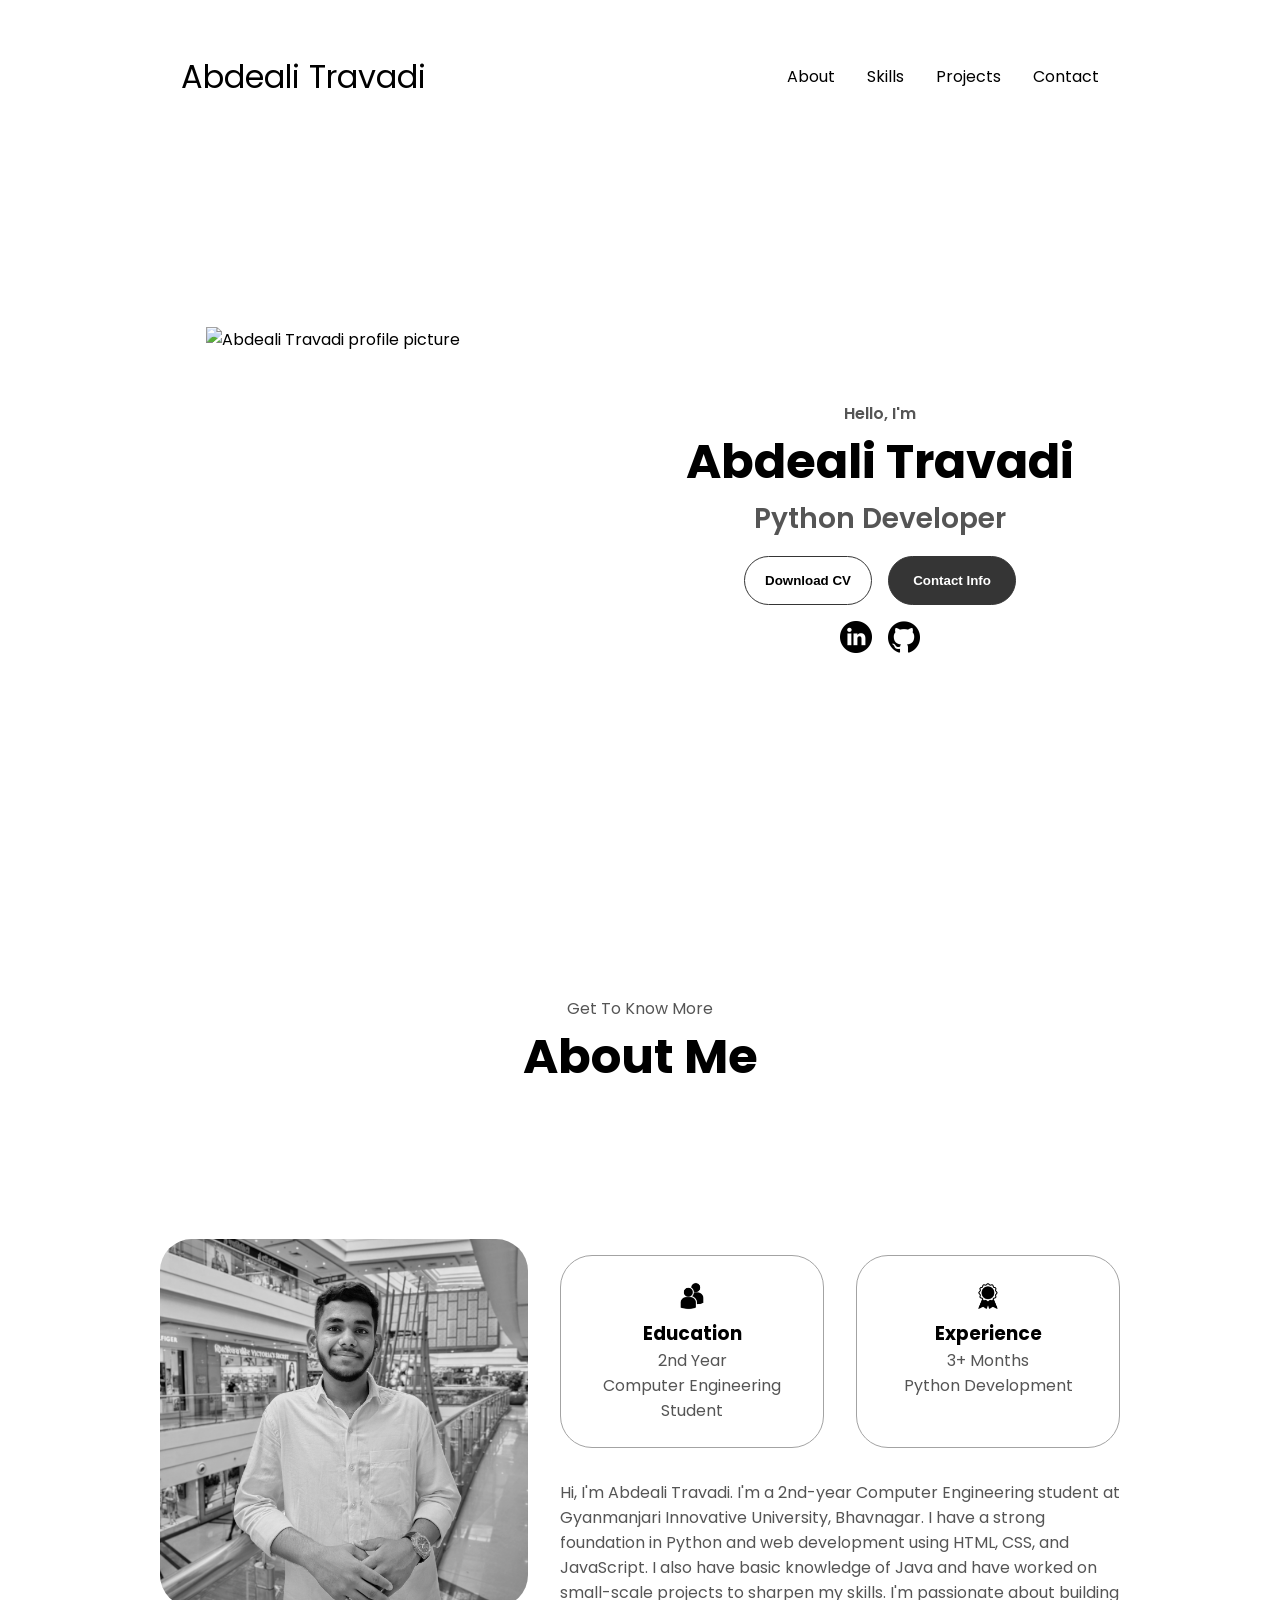
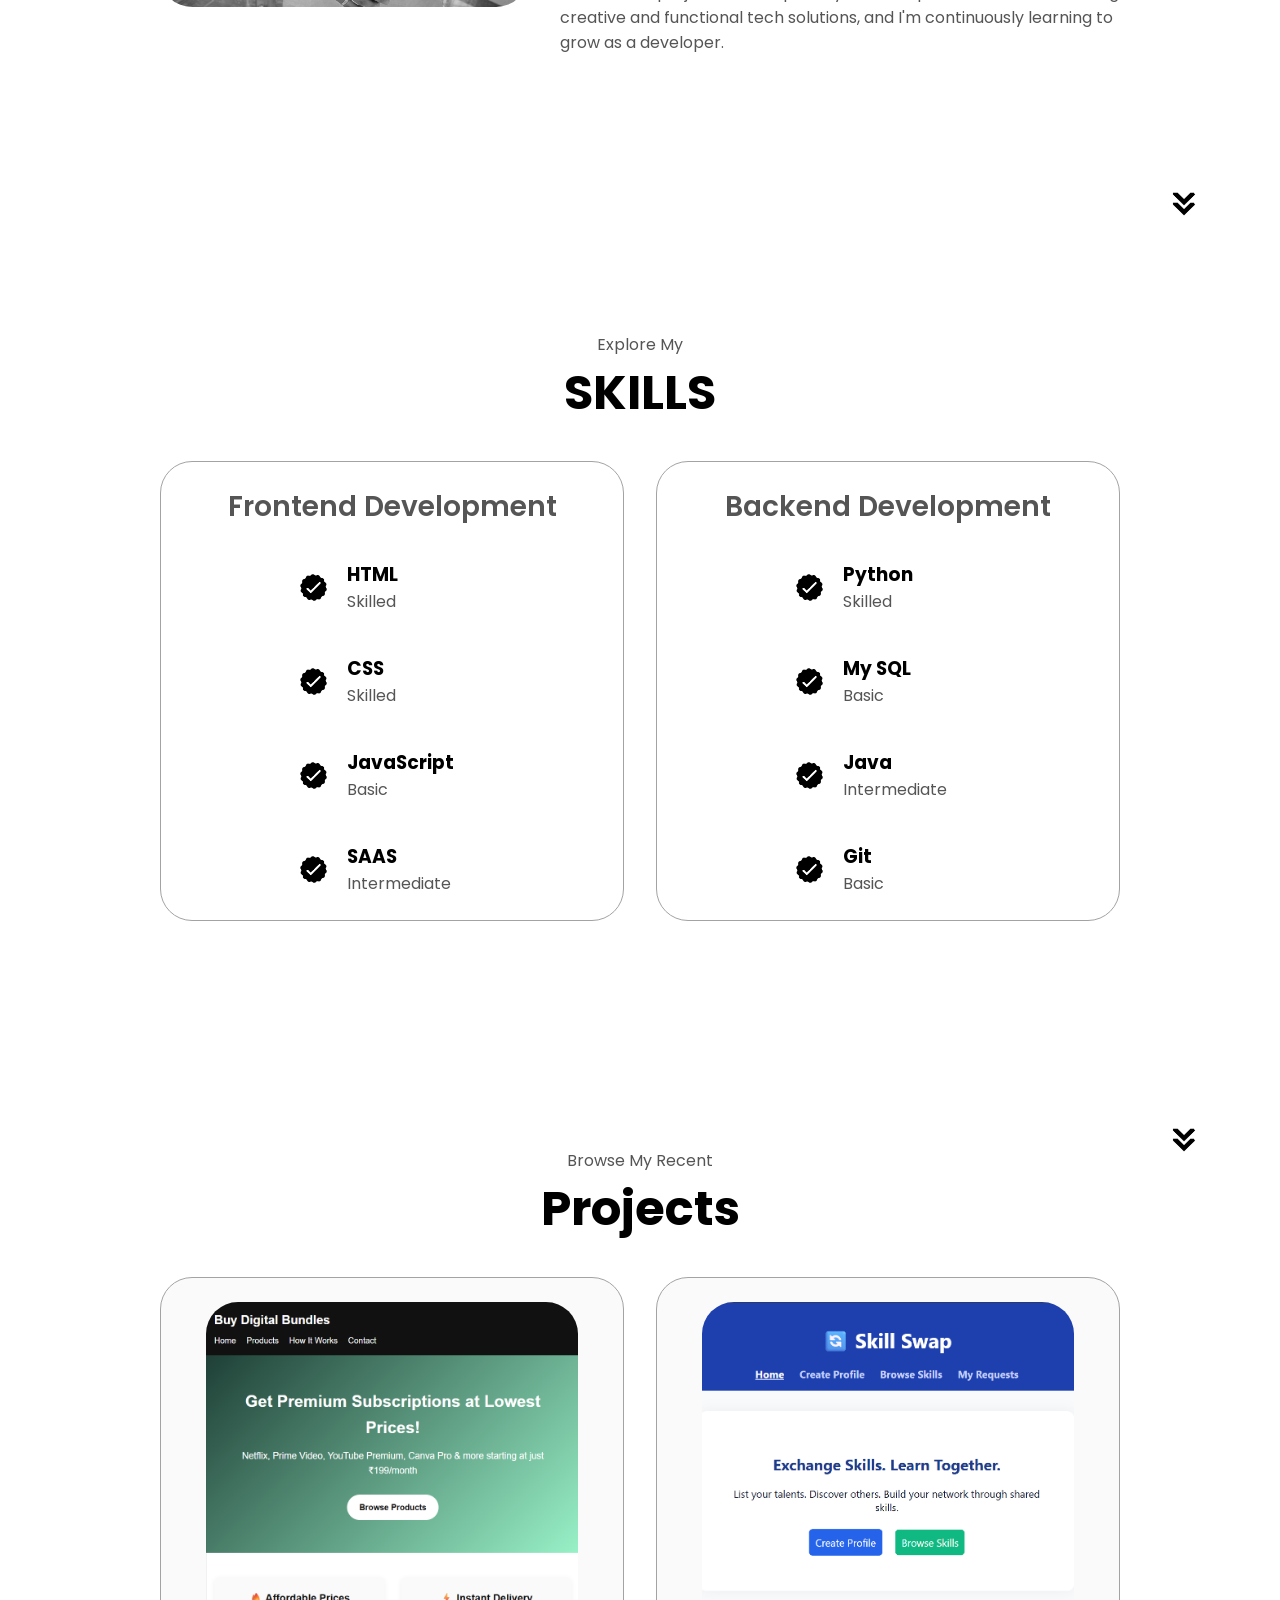
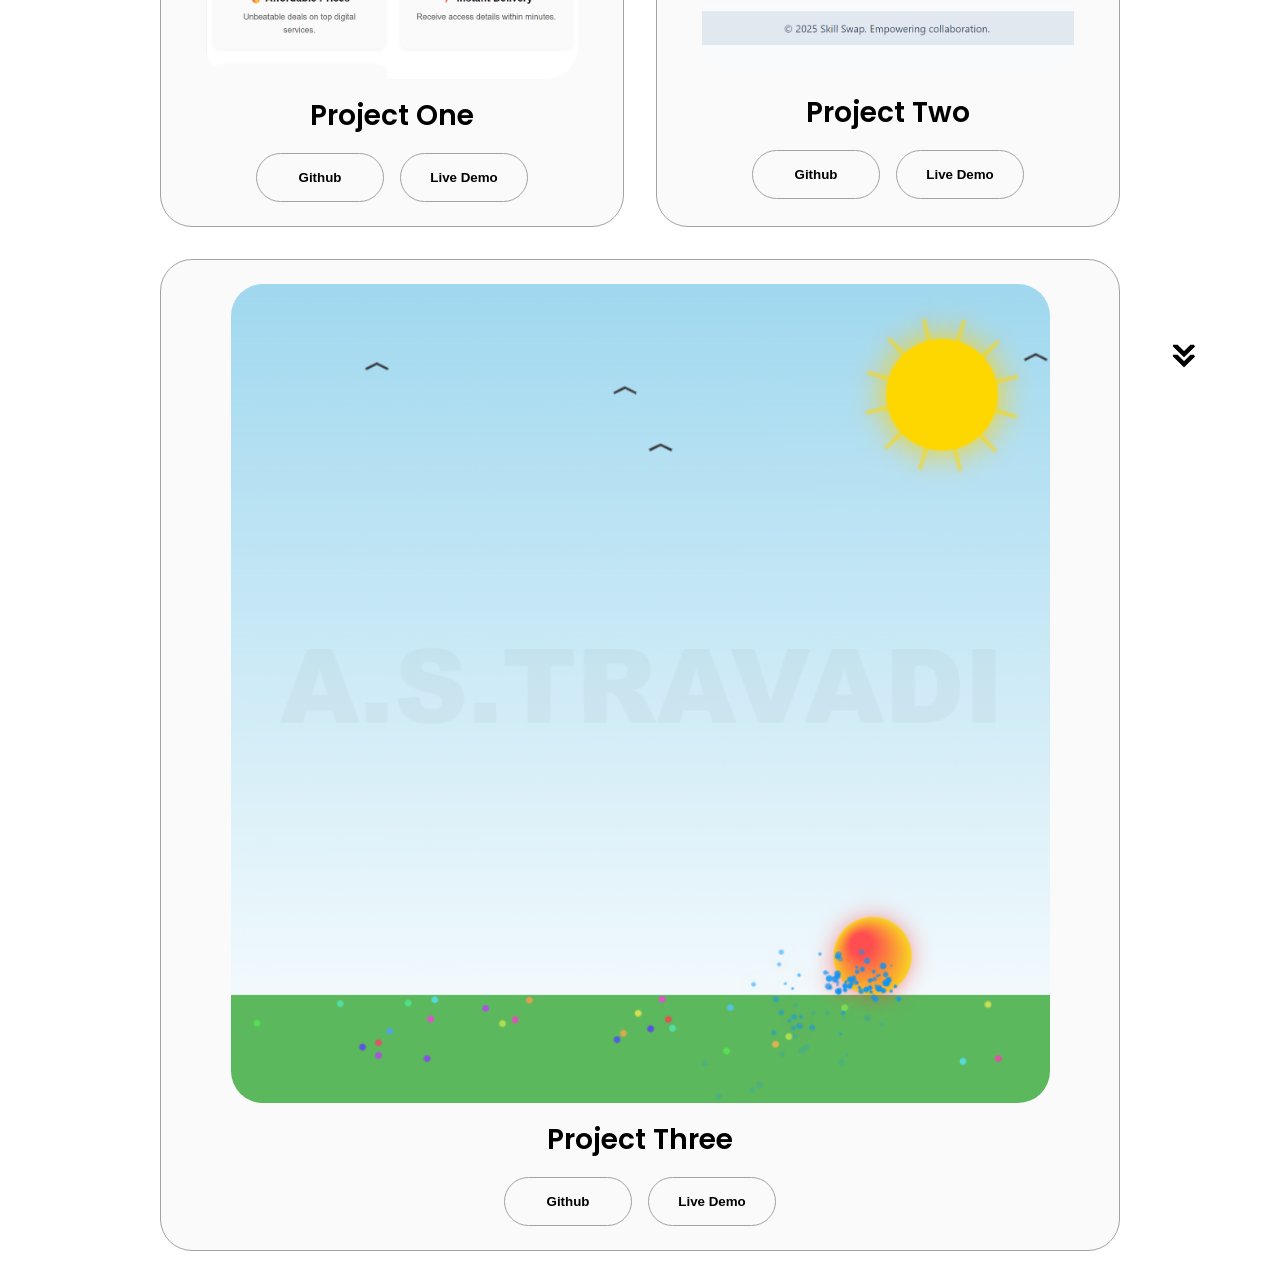
==== index.html @ 3c460f9f "index.html" ====
<!DOCTYPE html>
<html lang="en">
    <head>
        <meta charset="UTF-8">
        <meta name="viewport" content="width=device-width, initial-scale=1.0">
        <title>Document</title>
        <link rel="stylesheet" href="style.css" />
        <link rel="stylesheet" href="mediaqueries.css" />
    </head>
    <body>
        <nav id="desktop-nav">
            <div class="logo">Abdeali Travadi</div>
            <div>
                <ul class="nav-links">
                    <li><a href="#about">About</a></li>
                    <li><a href="#skills">Skills</a></li>
                    <li><a href="#projects">Projects</a></li>
                    <li><a href="#contact">Contact</a></li>
                </ul>
            </div>
        </nav>
        <nav id="hamburger-nav">
            <div class="logo">Abdeali Travadi</div>
            <div class="hamburger-menu">
                <div class="hamburger-icon" onclick="toggleMenu()">
                    <span></span>
                    <span></span>
                    <span></span>
                </div>
                <div class="menu-links">
                    <li><a href="#about" onclick="toggleMenu()">About</a></li>
                    <li><a href="#experience" onclick="toggleMenu()">Skills</a></li>
                    <li><a href="#projects" onclick="toggleMenu()">Projects</a></li>
                    <li><a href="#contact" onclick="toggleMenu()">Contact</a></li>
                </div>
            </div>
        </nav>
        <section id="profile">
            <div class="section__pic-container">
                <img src="./assets/profile-pic.png" alt="Abdeali Travadi profile picture" />
            </div>
            <div class="section__text">
                <p class="section__text__p1">Hello, I'm</p>
                <h1 class="title">Abdeali Travadi</h1>
                <p class="section__text__p2">Python Developer</p>
                <div class="btn-container">
                    <button class="btn btn-color-2" onclick="window.open('./assets/resume-example.pdf')">Download CV</button>
                    <button class="btn btn-color-1" onclick="location.href='./#contact'">Contact Info</button>
                </div>
                <div id="socials-container">
                    <img src="./assets/linkedin.png" alt="My linkedin profile" class="icon" onclick="location.href='https://www.linkedin.com/in/abdeali-travadi'"/>
                    <img src="./assets/github.png" alt="My Github profile" class="icon" onclick="location.href='https://github.com/travadiabdeali53'"/>
                </div>
            </div>
        </section>
        <section id="about">
            <p class="section__text__p1">Get To Know More</p>
            <h1 class="title">About Me</h1>
            <div class="section-container">
                <div class="section__pic-container">
                    <img src="./assets/about-pic.png" alt="Profile picture" class="about-pic"/>
                </div>
                <div class="about-details-container">
                    <div class="about-containers">
                        <div class="details-container">
                            <img src="./assets/education.png" alt="Education icon" class="icon" />
                            <h3>Education</h3>
                            <p>2nd Year<br>Computer Engineering Student</p>
                        </div>
                        <div class="details-container">
                            <img src="./assets/experience.png" alt="Experience icon" class="icon" />
                            <h3>Experience</h3>
                            <p>3+ Months<br>Python Development</p>
                        </div>
                    </div>
                    <div class="text-container">
                        <p>
                            Hi, I'm Abdeali Travadi.
I'm a 2nd-year Computer Engineering student at Gyanmanjari Innovative University, Bhavnagar. I have a strong foundation in Python and web development using HTML, CSS, and JavaScript. I also have basic knowledge of Java and have worked on small-scale projects to sharpen my skills. I'm passionate about building creative and functional tech solutions, and I'm continuously learning to grow as a developer.
                        </p>
                    </div>
                </div>
            </div>
            <img src="./assets/arrow.png" alt="Arrow icon" class="icon arrow" onclick="location.href='./#experience'"/>
        </section>
        <section id="experience">
            <p class="section__text__p1">Explore My</p>
            <h1 class="title">SKILLS</h1>
            <div class="experience-details-container">
                <div class="about-containers">
                    <div class="details-container">
                        <h2 class="experience-sub-title">Frontend Development</h2>
                        <div class="article-container">
                            <article>
                                <img src="./assets/checkmark.png" alt="Experience icon" class="icon"/>
                                <div>
                                    <h3>HTML</h3>
                                    <p>Skilled</p>
                                </div>
                            </article>
                            <article>
                                <img src="./assets/checkmark.png" alt="Experience icon" class="icon"/>
                                <div>
                                    <h3>CSS</h3>
                                    <p>Skilled</p>
                                </div>
                            </article>
                            <article>
                                <img src="./assets/checkmark.png" alt="Experience icon" class="icon"/>
                                <div>
                                    <h3>JavaScript</h3>
                                    <p>Basic</p>
                                </div>
                            </article>
                            <article>
                                <img src="./assets/checkmark.png" alt="Experience icon" class="icon"/>
                                <div>
                                    <h3>SAAS</h3>
                                    <p>Intermediate</p>
                                </div>
                            </article>
                        </div>
                    </div>
                    <div class="details-container">
                        <h2 class="experience-sub-title">Backend Development</h2>
                        <div class="article-container">
                            <article>
                                <img src="./assets/checkmark.png" alt="Experience icon" class="icon"/>
                                <div>
                                    <h3>Python</h3>
                                    <p>Skilled</p>
                                </div>
                            </article>
                            <article>
                                <img src="./assets/checkmark.png" alt="Experience icon" class="icon"/>
                                <div>
                                    <h3>My SQL</h3>
                                    <p>Basic</p>
                                </div>
                            </article>
                            <article>
                                <img src="./assets/checkmark.png" alt="Experience icon" class="icon"/>
                                <div>
                                    <h3>Java</h3>
                                    <p>Intermediate</p>
                                </div>
                            </article>
                            <article>
                                <img src="./assets/checkmark.png" alt="Experience icon" class="icon"/>
                                <div>
                                    <h3> Git</h3>
                                    <p>Basic</p>
                                </div>
                            </article>
                        </div>
                    </div>
                </div>
            </div>
            <img src="./assets/arrow.png" alt="Arrow icon" class="icon arrow" onclick="location.href='./#projects'"/>
        </section>
        <section id="projects">
            <p class="section__text__p1">Browse My Recent</p>
            <h1 class="title">Projects</h1>
            <div class="experience-details-container">
                <div class="about-containers">
                <div class="details-container color-container">
                    <div class="article-container">
                        <img src="./assets/project-1.png" alt="Project 1" class="project-img"/>
                    </div>
                    <h2 class="experience-sub-title project-title">Project One</h2>
                    <div class="btn-container">
                        <button class="btn btn-color-2 project-btn" onclick="location.href='https://github.com/travadiabdeali53/BuyDigitalBundles'">Github</button>
                        <button class="btn btn-color-2 project-btn" onclick="location.href='https://travadiabdeali53.github.io/BuyDigitalBundles/'">Live Demo</button>
                    </div>
                </div>
                <div class="details-container color-container">
                    <div class="article-container">
                        <img src="./assets/project-2.png" alt="Project 2" class="project-img"/>
                    </div>
                    <h2 class="experience-sub-title project-title">Project Two</h2>
                    <div class="btn-container">
                        <button class="btn btn-color-2 project-btn" onclick="location.href='https://github.com/travadiabdeali53/Skill-Swap'">Github</button>
                        <button class="btn btn-color-2 project-btn" onclick="location.href='https://travadiabdeali53.github.io/Skill-Swap/'">Live Demo</button>
                    </div>
                </div>
                <div class="details-container color-container">
                    <div class="article-container">
                        <img src="./assets/project-3.png" alt="Project 3" class="project-img"/>
                    </div>
                    <h2 class="experience-sub-title project-title">Project Three</h2>
                    <div class="btn-container">
                        <button class="btn btn-color-2 project-btn" onclick="location.href='https://github.com/travadiabdeali53/My-Animation'">Github</button>
                        <button class="btn btn-color-2 project-btn" onclick="location.href='https://travadiabdeali53.github.io/My-Animation/'">Live Demo</button>
                    </div>
                </div>
                </div>
            </div>
            <img src="./assets/arrow.png" alt="Arrow icon" class="icon arrow" onclick="location.href='./#contact'"/>
        </section>
        <section id="contact">
            <p class="section__text__p1">Get In Touch</p>
            <h1 class="title">Contact Me</h1>
            <div class="contact-info-upper-container">
                <div class="contact-info-container">
                    <img src="./assets/email.png" alt="Email icon" class="icon contact-icon email-icon" />
                    <p><a href="mailto:travadiabdeali83@gmail.com">travadiabdeali83@gmail.com</a></p>
                </div>
                <div class="contact-info-container">
                    <img src="./assets/linkedin.png" alt="LinkedIn icon" class="icon contact-icon" />
                    <p><a href="https://www.linkedin.com/in/abdeali-travadi">LinkedIn</a></p>
                </div>
            </div>
        </section>
        <footer>
            <nav>
                <div class="nav-links-container">
                    <ul class="nav-links">
                        <li><a href="#about">About</a></li>
                        <li><a href="#skills">Skills</a></li>
                        <li><a href="#projects">Projects</a></li>
                        <li><a href="#contact">Contact</a></li>
                    </ul>
                </div>
            </nav>
            <p>Copyright &#169; 2025 Abdeali Travadi. All Rights Reserved.</p>
        </footer>
        <script src="scripts.js"></script>
    </body>
</html>
---- style.css ----
/* GENERAL */

@import url('https://fonts.googleapis.com/css2?family=Poppins:wght@300;400;500;600&display=swap');

*{
    margin: 0;
    padding: 0;
}

body {
    font-family: 'Poppins', sans-serif;
}

html {
    scroll-behavior: smooth;
}

p {
        color: rgb(85, 85, 85);
}

/* TRANSITION */

a, 
.btn {
    transition: all 300ms ease;
}

/* DESKTOP NAV */

nav, .nav-links {
    display: flex;
}

nav {
    justify-content: space-around;
    align-items: center;
    height: 17vh;
}

.nav-links {
    gap: 2rem;
    list-style: none;
    font-style: 1.5rem;
}

a {
    color: black;
    text-decoration: none;
    text-decoration-color: white;
}

a:hover {
    color: grey;
    text-decoration: underline;
    text-underline-offset: 1rem;
    text-decoration-color: rgb(181, 181, 181);
}

.logo {
    font-size: 2rem;
}

.logo:hover {
    cursor: default;
}

/* HAMBURGER MENU */

#hamburger-nav {
    display: none;
}

.hamburger-menu {
    position: relative;
    display: inline-block;
}

.hamburger-icon {
    display: flex;
    flex-direction: column;
    justify-content: space-between;
    height: 24px;
    width: 30px;
    cursor: pointer;
}

.hamburger-icon span{
    width: 100%;
    height: 2px;
    background-color: black;
    transition: all 0.3 ease-in-out;
}

.menu-links {
    position: absolute;
    top: 100%;
    right: 0%;
    background-color: white;
    width: fit-content;
    max-height: 0;
    overflow: hidden;
    transition: all 0.3 ease-in-out;
}

.menu-links a {
    display: block;
    padding: 10px;
    text-align: center;
    font-size: 1.5rem;
    color: black;
    text-decoration: none;
    transition: all 0.3 ease-in-out;
}

.menu-links li {
    list-style: none;
}

.menu-links.open {
    max-height: 300px;
}

.hamburger-icon.open span:first-child {
    transform: rotate(45deg) translate(10px, 5px);
}

.hamburger-icon.open span:nth-child(2) {
    opacity: 0;
}

.hamburger-icon.open span:last-child {
    transform: rotate(-45deg) translate(10px, -5px);
}

.hamburger-icon span:first-child {
    transform: none;
}

.hamburger-icon span:first-child {
    opacity: 1;
}

.hamburger-icon span:first-child {
    transform: none;
}

/* SECTIONS */

section {
    padding-top: 0vh;
    height: 96vh;
    margin: 0 10rem;
    box-sizing: border-box;
    min-height: fit-content;
}

.section-container #profile {
    display: flex;
}

/* PROFILE SECTION */

#profile {
    display: flex;
    justify-content: center;
    gap: 5rem;
    height: 80vh;
}

.section__pic-container {
    display: flex;
    height: 400px;
    width: 400px;
    margin: auto 0;
}

.section__text {
    align-self: center;
    text-align: center;
}

.section__text p {
    font-weight: 600;
}

.section__text__p1 {
    text-align: center;
}

.section__text__p2 {
    font-size: 1.75rem;
    margin-bottom: 1rem;
}

.title {
    font-size: 3rem;
    text-align: center;
}

#socials-container {
    display: flex;
    justify-content: center;
    margin-top: 1rem;
    gap: 1rem;
}

/* ICONS */

.icon {
    cursor: pointer;
    height: 2rem;
}

/* BUTTONS */

.btn-container {
    display: flex;
    justify-content: center;
    gap: 1rem;
}

.btn {
    font-weight: 600;
    transition: all 300ms ease;
    padding: 1rem;
    width: 8rem;
    border-radius: 2rem;
}

.btn-color-1, 
.btn-color-2 {
    border: rgb(53, 53, 53) 0.1rem solid;
}

.btn-color-1:hover, 
.btn-color-2:hover{
    cursor: pointer;
}

.btn-color-1,
.btn-color-2:hover {
    background: rgb(53, 53, 53);
    color: white;
}

.btn-color-1:hover{
    background: rgb(0, 0, 0);
}

.btn-color-2 {
    background: none;
}

.btn-color-2:hover {
    border: rgb(255, 255, 255) 0.1rem solid;
}

.btn-container {
    gap: 1rem;
}

/* ABOUT SECTION */

#about {
    position: relative;
    margin-bottom: 4.5rem;
}

.about-containers {
    gap: 2rem;
    margin-bottom: 2rem;
    margin-top: 2rem;
}

.about-details-container {
    justify-content: center;
    flex-direction: column;
}

.about-containers, 
.about-details-container {
    display: flex;
}

.about-pic {
    border-radius: 2rem;
    margin-bottom: 2rem;
}

.arrow {
    position: absolute;
    right: -5rem;
    bottom: 2.5rem;
}

.details-container {
    padding: 1.5rem;
    flex: 1;
    background: white;
    border-radius: 2rem;
    border: rgb(53, 53, 53) 0.1rem solid;
    border-color: rgb(163, 163, 163);
    text-align: center;
}

.section-container {
    gap: 4rem;
    height: 80%;
}

.section-container {
    display: flex;
    flex-direction: row; /* Image and text side-by-side on desktop */
    align-items: center;
    gap: 2rem;
}

/* EXPERIENCE SECTION */

#experience{
    position: relative;
    margin-bottom: -3rem;

}

.experience-sub-title {
    color: rgb(85, 85, 85);
    font-weight: 600;
    font-size: 1.75rem;
    margin-bottom: 2rem;
}

.experience-details-container {
    display: flex;
    justify-content: center;
    flex-direction: column;
    margin-bottom: auto;
}

.article-container {
    display: flex;
    text-align: initial;
    flex-wrap: wrap;
    flex-direction: row;
    gap: 2.5rem;
    justify-content: space-around;
    
}

article {
    display: flex;
    align-items: center;
    gap: 1rem;
    width: 12rem;
    justify-content: flex-start;
}

article .icon {
    width: 35px; /* Ensure same size for all icons */
    height: 35px;
}


/* PROJECTS SECTION */

#projects {
    position: relative;
}

.color-container {
     border-color: rgb(163, 163, 163);
     background: rgb(250, 250, 250);
}

.project-img {
    border-radius: 2rem;
    width: 90%;
    height: 90%;
}

.project-title {
    margin: 1rem;
    color: black;
}

.project-btn {
    color: black;
    border-color: rgb(163, 163, 163);;
}

/* CONTACT */

#contact {
    display: flex;
    justify-content: center;
    flex-direction: column;
    height: 70vh;
}

.contact-info-upper-container {
    display: flex;
    justify-content: center;
    border-radius: 2rem;
    border: 0.1rem solid rgb(53, 53, 53);
    border-color: rgb(163, 163, 163);
    background: rgb(250, 250, 250);
    margin: 2rem auto;
    padding: 0.5rem;
}

.contact-info-container {
    display: flex;
    align-items: center;
    justify-content: center;
    gap: 0.5rem;
    margin: 1rem;
}

.contact-info-container p {
    font-size: larger;
}

.contact-icon {
    cursor: default;
}

.email-icon {
    height: 2.5rem;
}

/* FOOTER SECTION */

footer {
    height: 26vh;
    margin: 0 1rem;
}

footer p {
    text-align: center;
}
.contact1 ul{
    display: flex;
    list-style-type: none;
    gap: 170px;
    flex-wrap: wrap;
}
---- mediaqueries.css ----
@media screen and (max-width: 1400px) {
    #profile {
        height: 83vh;
        margin-bottom: 6rem;
    }
    .about-containers {
        flex-wrap: wrap;
    }
}

@media screen and (max-width: 1200px) {
    #desktop-nav {
        display: none;
    }
    #hamburger-nav {
        display: flex;
    }
    #experience, 
    .experience-details-container {
        margin-top: 1.5rem;
        margin-bottom: 3rem;
    }
    #profile,
    .section-container {
        display: block;
    }
    .arrow {
        display: none;
    }
    section,
    .section-container {
        height: fit-content;
    }
    section {
        margin: 0 5%;
    }
    .section__pic-container {
        width: 275px;
        height: 275px;
        margin: 0 auto 2rem;
    }
    .about-containers {
        margin-top: 0;
    }

}

@media screen and (max-width: 400px) {
    #contact,
    footer {
        height: 40vh;
    }
    #profile{
        height: 40vh;
    }

    article {
        font-size: 1rem;
    }
    footer nav {
        height: fit-content;
        margin-bottom: 2rem;
    }
    .about-containers,
    .contact-info-upper-container,
    .btn-container {
        flex-wrap: wrap;
    }
    .contact-info-container {
        margin: 0;
    }
    .contact-info-container p,
    .nav-links li a {
        font-size: 1rem;
    }
    .experience-sub-title {
        font-size: 1.25rem;
    }
    .logo {
        font-size: 1.5rem;
    }
    .nav-links {
        flex-direction: column;
        gap: 0.5rem;
        text-align: center;
    }
    .section__pic-container {
        width: 150px;
        height: 150px;
        justify-content: center;
        margin: 0 auto 1.5rem;
    }
    .section__text__p2 {
        font-size: 1.25rem;
    }
    .title {
        font-size: 2rem;
    }
    .text-container {
        text-align: justify;
    }
}
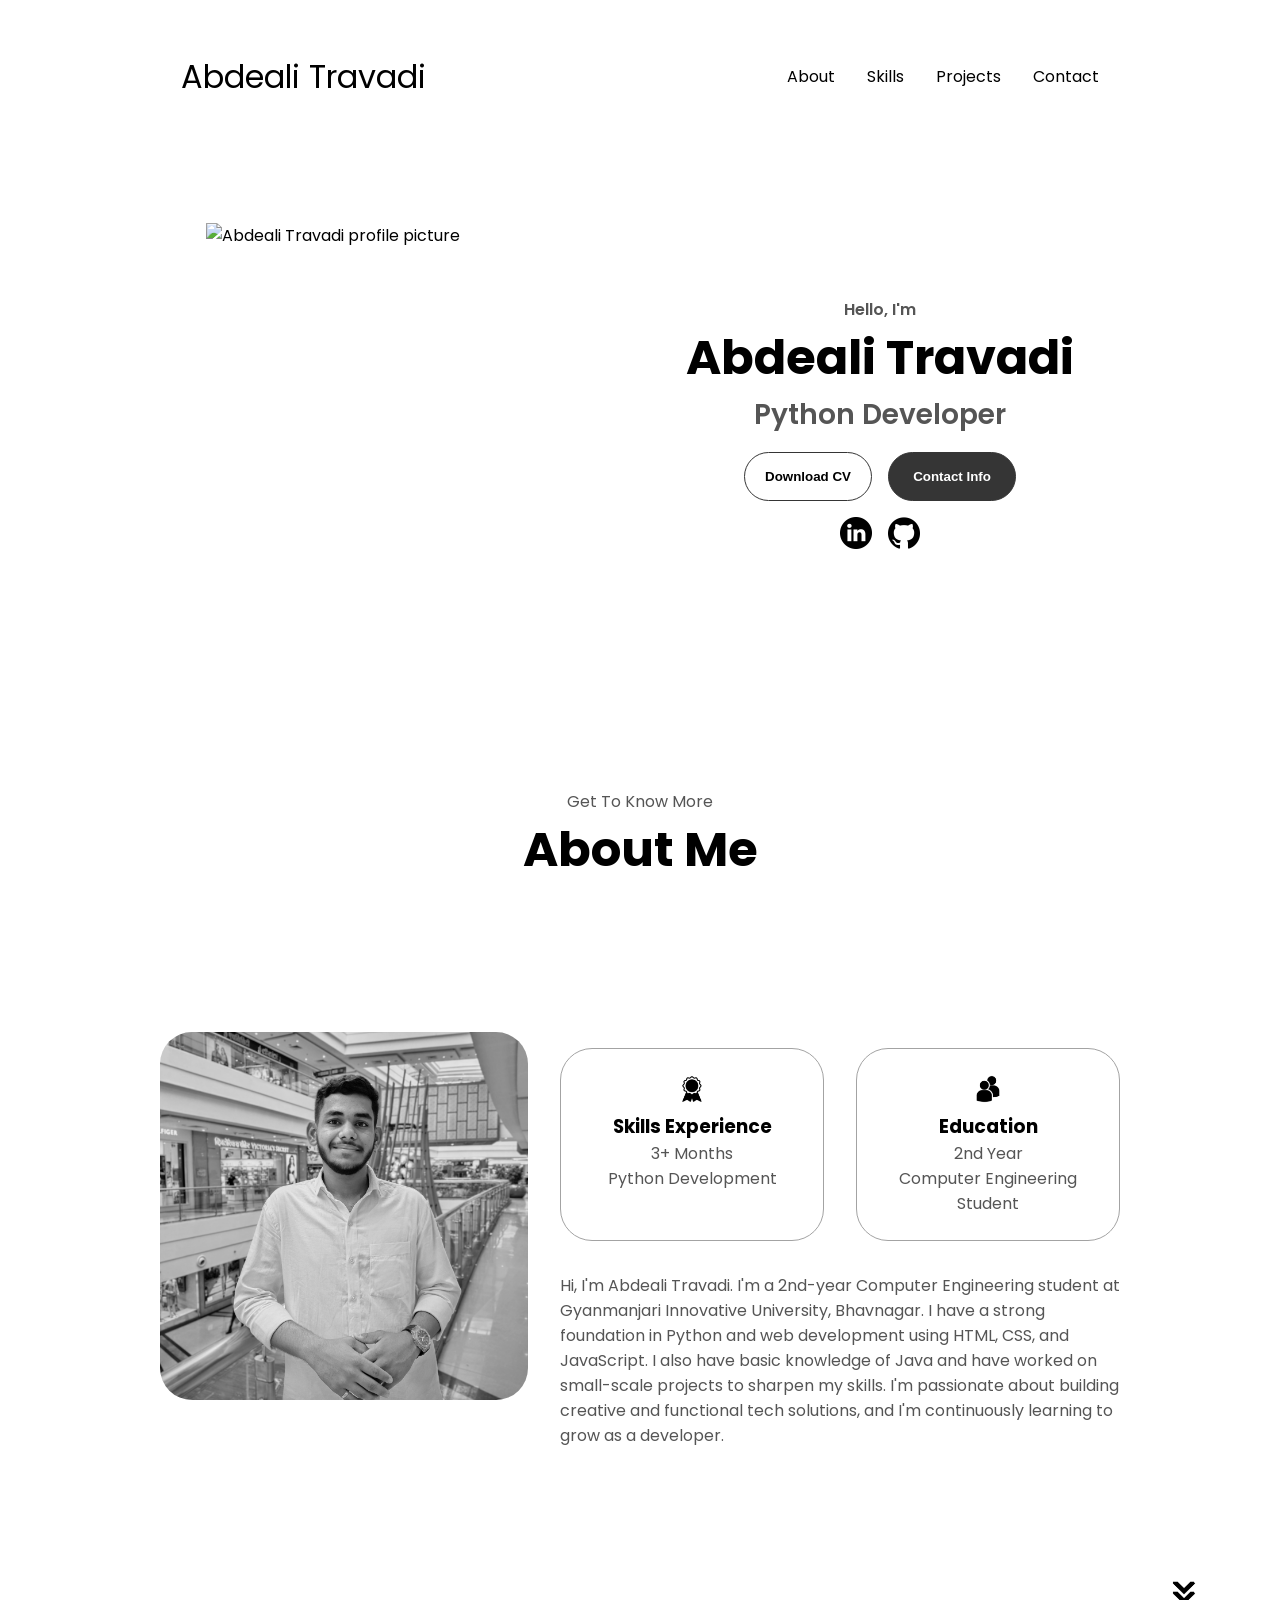
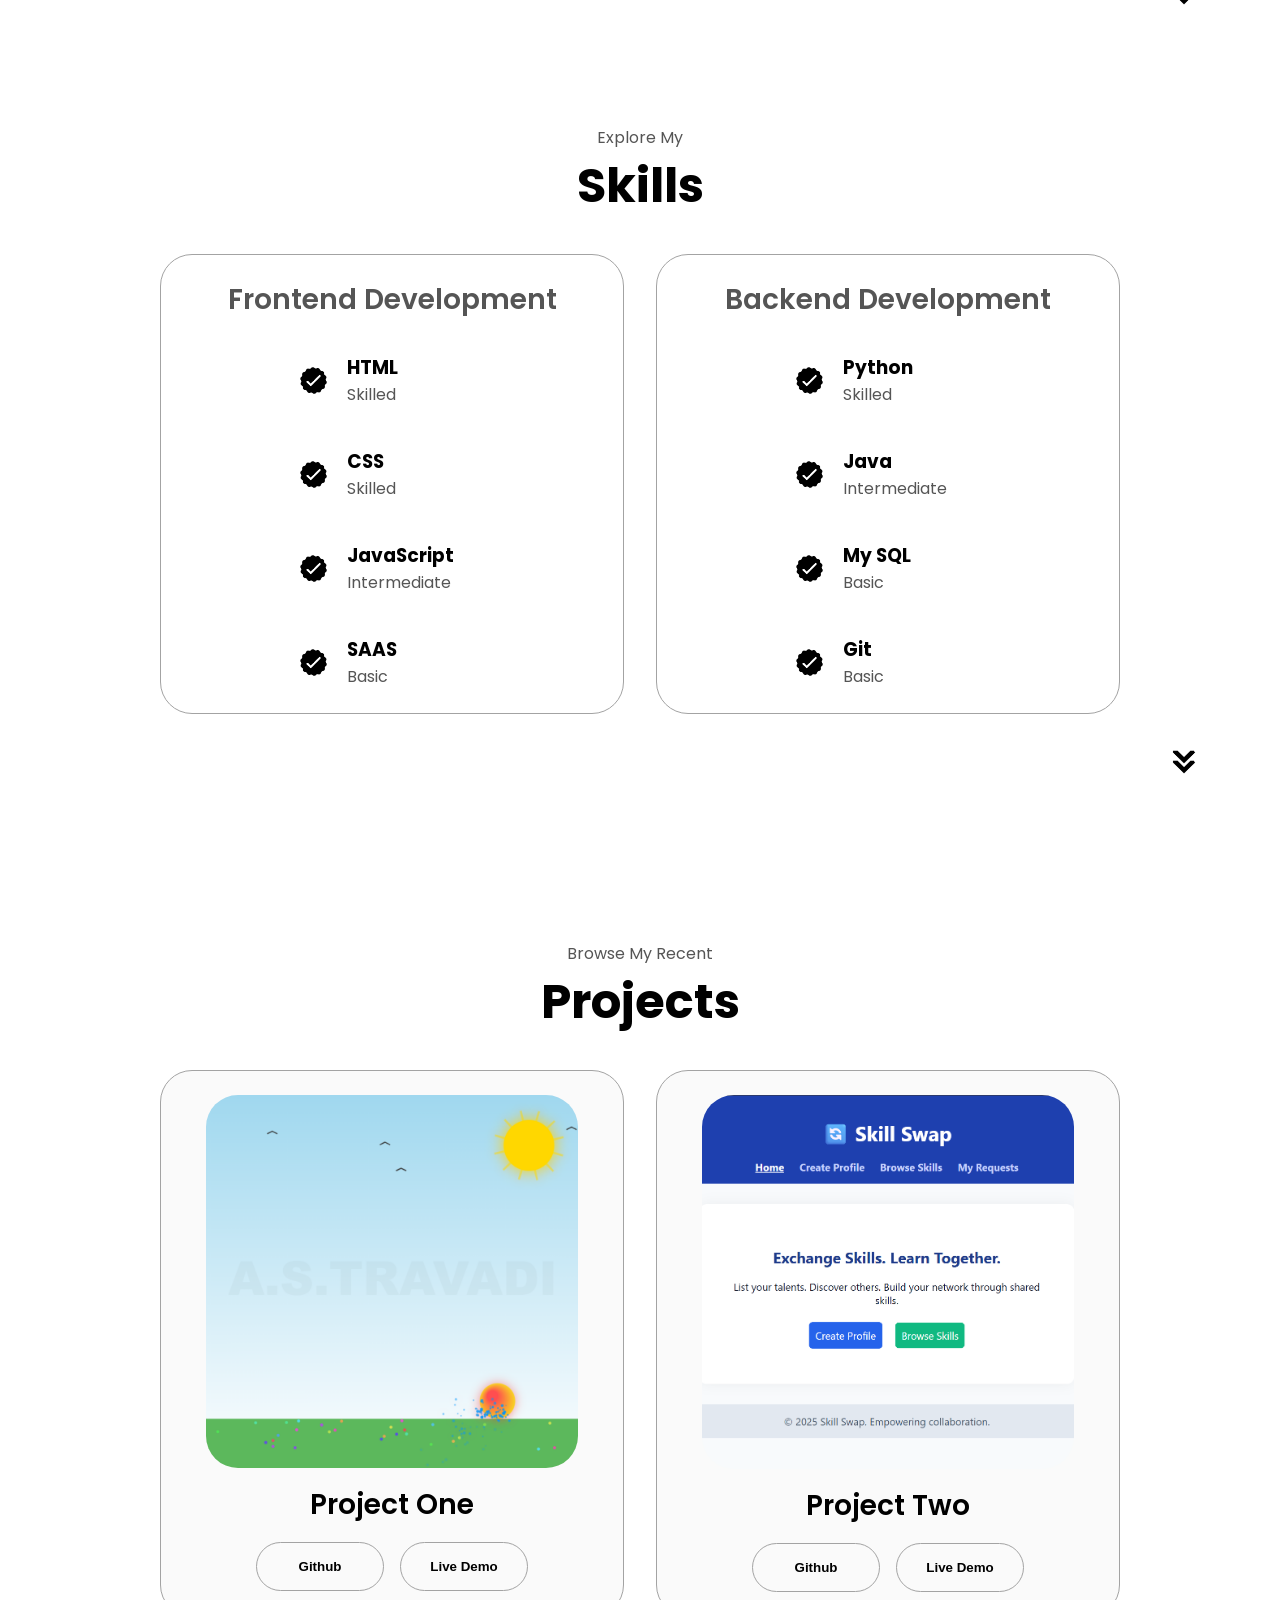
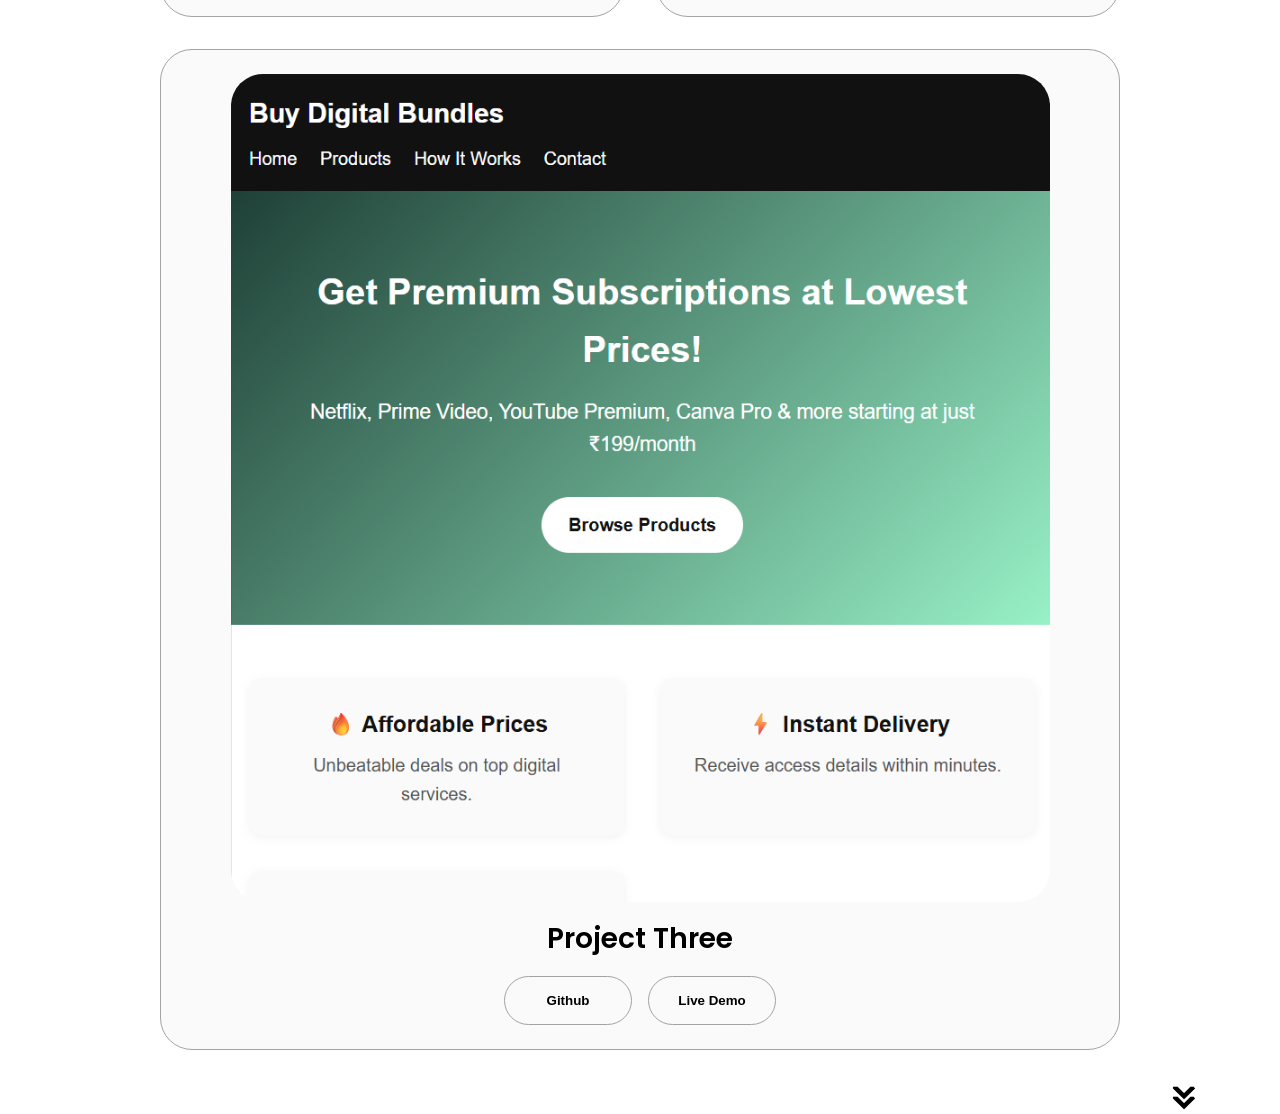
==== commit 484869f4: "index.html" ====
--- a/index.html
+++ b/index.html
@@ -1,229 +1,356 @@
 <!DOCTYPE html>
 <html lang="en">
-    <head>
-        <meta charset="UTF-8">
-        <meta name="viewport" content="width=device-width, initial-scale=1.0">
-        <title>Document</title>
-        <link rel="stylesheet" href="style.css" />
-        <link rel="stylesheet" href="mediaqueries.css" />
-    </head>
-    <body>
-        <nav id="desktop-nav">
-            <div class="logo">Abdeali Travadi</div>
-            <div>
-                <ul class="nav-links">
-                    <li><a href="#about">About</a></li>
-                    <li><a href="#skills">Skills</a></li>
-                    <li><a href="#projects">Projects</a></li>
-                    <li><a href="#contact">Contact</a></li>
-                </ul>
-            </div>
-        </nav>
-        <nav id="hamburger-nav">
-            <div class="logo">Abdeali Travadi</div>
-            <div class="hamburger-menu">
-                <div class="hamburger-icon" onclick="toggleMenu()">
-                    <span></span>
-                    <span></span>
-                    <span></span>
-                </div>
-                <div class="menu-links">
-                    <li><a href="#about" onclick="toggleMenu()">About</a></li>
-                    <li><a href="#experience" onclick="toggleMenu()">Skills</a></li>
-                    <li><a href="#projects" onclick="toggleMenu()">Projects</a></li>
-                    <li><a href="#contact" onclick="toggleMenu()">Contact</a></li>
-                </div>
-            </div>
-        </nav>
-        <section id="profile">
-            <div class="section__pic-container">
-                <img src="./assets/profile-pic.png" alt="Abdeali Travadi profile picture" />
-            </div>
-            <div class="section__text">
-                <p class="section__text__p1">Hello, I'm</p>
-                <h1 class="title">Abdeali Travadi</h1>
-                <p class="section__text__p2">Python Developer</p>
-                <div class="btn-container">
-                    <button class="btn btn-color-2" onclick="window.open('./assets/resume-example.pdf')">Download CV</button>
-                    <button class="btn btn-color-1" onclick="location.href='./#contact'">Contact Info</button>
-                </div>
-                <div id="socials-container">
-                    <img src="./assets/linkedin.png" alt="My linkedin profile" class="icon" onclick="location.href='https://www.linkedin.com/in/abdeali-travadi'"/>
-                    <img src="./assets/github.png" alt="My Github profile" class="icon" onclick="location.href='https://github.com/travadiabdeali53'"/>
-                </div>
-            </div>
-        </section>
-        <section id="about">
-            <p class="section__text__p1">Get To Know More</p>
-            <h1 class="title">About Me</h1>
-            <div class="section-container">
-                <div class="section__pic-container">
-                    <img src="./assets/about-pic.png" alt="Profile picture" class="about-pic"/>
-                </div>
-                <div class="about-details-container">
-                    <div class="about-containers">
-                        <div class="details-container">
-                            <img src="./assets/education.png" alt="Education icon" class="icon" />
-                            <h3>Education</h3>
-                            <p>2nd Year<br>Computer Engineering Student</p>
-                        </div>
-                        <div class="details-container">
-                            <img src="./assets/experience.png" alt="Experience icon" class="icon" />
-                            <h3>Experience</h3>
-                            <p>3+ Months<br>Python Development</p>
-                        </div>
-                    </div>
-                    <div class="text-container">
-                        <p>
-                            Hi, I'm Abdeali Travadi.
+  <head>
+    <meta charset="UTF-8" />
+    <meta http-equiv="X-UA-Compatible" content="IE=edge" />
+    <meta name="viewport" content="width=device-width, initial-scale=1.0" />
+    <title>My Portfolio</title>
+    <link rel="stylesheet" href="style.css" />
+    <link rel="stylesheet" href="mediaqueries.css" />
+  </head>
+  <body>
+    <nav id="desktop-nav">
+      <div class="logo">Abdeali Travadi</div>
+      <div>
+        <ul class="nav-links">
+          <li><a href="#about">About</a></li>
+          <li><a href="#skills">Skills</a></li>
+          <li><a href="#projects">Projects</a></li>
+          <li><a href="#contact">Contact</a></li>
+        </ul>
+      </div>
+    </nav>
+    <nav id="hamburger-nav">
+      <div class="logo">Abdeali Travadi</div>
+      <div class="hamburger-menu">
+        <div class="hamburger-icon" onclick="toggleMenu()">
+          <span></span>
+          <span></span>
+          <span></span>
+        </div>
+        <div class="menu-links">
+          <li><a href="#about" onclick="toggleMenu()">About</a></li>
+          <li><a href="#skills" onclick="toggleMenu()">Skills</a></li>
+          <li><a href="#projects" onclick="toggleMenu()">Projects</a></li>
+          <li><a href="#contact" onclick="toggleMenu()">Contact</a></li>
+        </div>
+      </div>
+    </nav>
+    <section id="profile">
+      <div class="section__pic-container">
+        <img src="./assets/profile-pic.png" alt="Abdeali Travadi profile picture" />
+      </div>
+      <div class="section__text">
+        <p class="section__text__p1">Hello, I'm</p>
+        <h1 class="title">Abdeali Travadi</h1>
+        <p class="section__text__p2">Python Developer</p>
+        <div class="btn-container">
+          <button
+            class="btn btn-color-2"
+            onclick="window.open('./assets/resume-example.pdf')"
+          >
+            Download CV
+          </button>
+          <button class="btn btn-color-1" onclick="location.href='./#contact'">
+            Contact Info
+          </button>
+        </div>
+        <div id="socials-container">
+          <img
+            src="./assets/linkedin.png"
+            alt="My LinkedIn profile"
+            class="icon"
+            onclick="location.href='https://www.linkedin.com/in/abdeali-travadi'"
+          />
+          <img
+            src="./assets/github.png"
+            alt="My Github profile"
+            class="icon"
+            onclick="location.href='https://github.com/travadiabdeali53'"
+          />
+        </div>
+      </div>
+    </section>
+    <section id="about">
+      <p class="section__text__p1">Get To Know More</p>
+      <h1 class="title">About Me</h1>
+      <div class="section-container">
+        <div class="section__pic-container">
+          <img
+            src="./assets/about-pic.png"
+            alt="Profile picture"
+            class="about-pic"
+          />
+        </div>
+        <div class="about-details-container">
+          <div class="about-containers">
+            <div class="details-container">
+              <img
+                src="./assets/experience.png"
+                alt="Experience icon"
+                class="icon"
+              />
+              <h3>Skills Experience</h3>
+              <p>3+ Months <br />Python Development</p>
+            </div>
+            <div class="details-container">
+              <img
+                src="./assets/education.png"
+                alt="Education icon"
+                class="icon"
+              />
+              <h3>Education</h3>
+              <p>2nd Year<br />Computer Engineering Student</p>
+            </div>
+          </div>
+          <div class="text-container">
+            <p>
+               Hi, I'm Abdeali Travadi.
 I'm a 2nd-year Computer Engineering student at Gyanmanjari Innovative University, Bhavnagar. I have a strong foundation in Python and web development using HTML, CSS, and JavaScript. I also have basic knowledge of Java and have worked on small-scale projects to sharpen my skills. I'm passionate about building creative and functional tech solutions, and I'm continuously learning to grow as a developer.
-                        </p>
-                    </div>
-                </div>
-            </div>
-            <img src="./assets/arrow.png" alt="Arrow icon" class="icon arrow" onclick="location.href='./#experience'"/>
-        </section>
-        <section id="experience">
-            <p class="section__text__p1">Explore My</p>
-            <h1 class="title">SKILLS</h1>
-            <div class="experience-details-container">
-                <div class="about-containers">
-                    <div class="details-container">
-                        <h2 class="experience-sub-title">Frontend Development</h2>
-                        <div class="article-container">
-                            <article>
-                                <img src="./assets/checkmark.png" alt="Experience icon" class="icon"/>
-                                <div>
-                                    <h3>HTML</h3>
-                                    <p>Skilled</p>
-                                </div>
-                            </article>
-                            <article>
-                                <img src="./assets/checkmark.png" alt="Experience icon" class="icon"/>
-                                <div>
-                                    <h3>CSS</h3>
-                                    <p>Skilled</p>
-                                </div>
-                            </article>
-                            <article>
-                                <img src="./assets/checkmark.png" alt="Experience icon" class="icon"/>
-                                <div>
-                                    <h3>JavaScript</h3>
-                                    <p>Basic</p>
-                                </div>
-                            </article>
-                            <article>
-                                <img src="./assets/checkmark.png" alt="Experience icon" class="icon"/>
-                                <div>
-                                    <h3>SAAS</h3>
-                                    <p>Intermediate</p>
-                                </div>
-                            </article>
-                        </div>
-                    </div>
-                    <div class="details-container">
-                        <h2 class="experience-sub-title">Backend Development</h2>
-                        <div class="article-container">
-                            <article>
-                                <img src="./assets/checkmark.png" alt="Experience icon" class="icon"/>
-                                <div>
-                                    <h3>Python</h3>
-                                    <p>Skilled</p>
-                                </div>
-                            </article>
-                            <article>
-                                <img src="./assets/checkmark.png" alt="Experience icon" class="icon"/>
-                                <div>
-                                    <h3>My SQL</h3>
-                                    <p>Basic</p>
-                                </div>
-                            </article>
-                            <article>
-                                <img src="./assets/checkmark.png" alt="Experience icon" class="icon"/>
-                                <div>
-                                    <h3>Java</h3>
-                                    <p>Intermediate</p>
-                                </div>
-                            </article>
-                            <article>
-                                <img src="./assets/checkmark.png" alt="Experience icon" class="icon"/>
-                                <div>
-                                    <h3> Git</h3>
-                                    <p>Basic</p>
-                                </div>
-                            </article>
-                        </div>
-                    </div>
-                </div>
-            </div>
-            <img src="./assets/arrow.png" alt="Arrow icon" class="icon arrow" onclick="location.href='./#projects'"/>
-        </section>
-        <section id="projects">
-            <p class="section__text__p1">Browse My Recent</p>
-            <h1 class="title">Projects</h1>
-            <div class="experience-details-container">
-                <div class="about-containers">
-                <div class="details-container color-container">
-                    <div class="article-container">
-                        <img src="./assets/project-1.png" alt="Project 1" class="project-img"/>
-                    </div>
-                    <h2 class="experience-sub-title project-title">Project One</h2>
-                    <div class="btn-container">
-                        <button class="btn btn-color-2 project-btn" onclick="location.href='https://github.com/travadiabdeali53/BuyDigitalBundles'">Github</button>
-                        <button class="btn btn-color-2 project-btn" onclick="location.href='https://travadiabdeali53.github.io/BuyDigitalBundles/'">Live Demo</button>
-                    </div>
-                </div>
-                <div class="details-container color-container">
-                    <div class="article-container">
-                        <img src="./assets/project-2.png" alt="Project 2" class="project-img"/>
-                    </div>
-                    <h2 class="experience-sub-title project-title">Project Two</h2>
-                    <div class="btn-container">
-                        <button class="btn btn-color-2 project-btn" onclick="location.href='https://github.com/travadiabdeali53/Skill-Swap'">Github</button>
-                        <button class="btn btn-color-2 project-btn" onclick="location.href='https://travadiabdeali53.github.io/Skill-Swap/'">Live Demo</button>
-                    </div>
-                </div>
-                <div class="details-container color-container">
-                    <div class="article-container">
-                        <img src="./assets/project-3.png" alt="Project 3" class="project-img"/>
-                    </div>
-                    <h2 class="experience-sub-title project-title">Project Three</h2>
-                    <div class="btn-container">
-                        <button class="btn btn-color-2 project-btn" onclick="location.href='https://github.com/travadiabdeali53/My-Animation'">Github</button>
-                        <button class="btn btn-color-2 project-btn" onclick="location.href='https://travadiabdeali53.github.io/My-Animation/'">Live Demo</button>
-                    </div>
-                </div>
-                </div>
-            </div>
-            <img src="./assets/arrow.png" alt="Arrow icon" class="icon arrow" onclick="location.href='./#contact'"/>
-        </section>
-        <section id="contact">
-            <p class="section__text__p1">Get In Touch</p>
-            <h1 class="title">Contact Me</h1>
-            <div class="contact-info-upper-container">
-                <div class="contact-info-container">
-                    <img src="./assets/email.png" alt="Email icon" class="icon contact-icon email-icon" />
-                    <p><a href="mailto:travadiabdeali83@gmail.com">travadiabdeali83@gmail.com</a></p>
-                </div>
-                <div class="contact-info-container">
-                    <img src="./assets/linkedin.png" alt="LinkedIn icon" class="icon contact-icon" />
-                    <p><a href="https://www.linkedin.com/in/abdeali-travadi">LinkedIn</a></p>
-                </div>
-            </div>
-        </section>
-        <footer>
-            <nav>
-                <div class="nav-links-container">
-                    <ul class="nav-links">
-                        <li><a href="#about">About</a></li>
-                        <li><a href="#skills">Skills</a></li>
-                        <li><a href="#projects">Projects</a></li>
-                        <li><a href="#contact">Contact</a></li>
-                    </ul>
-                </div>
-            </nav>
-            <p>Copyright &#169; 2025 Abdeali Travadi. All Rights Reserved.</p>
-        </footer>
-        <script src="scripts.js"></script>
-    </body>
+            </p>
+          </div>
+        </div>
+      </div>
+      <img
+        src="./assets/arrow.png"
+        alt="Arrow icon"
+        class="icon arrow"
+        onclick="location.href='./#experience'"
+      />
+    </section>
+    <section id="experience">
+      <p class="section__text__p1">Explore My</p>
+      <h1 class="title">Skills</h1>
+      <div class="experience-details-container">
+        <div class="about-containers">
+          <div class="details-container">
+            <h2 class="experience-sub-title">Frontend Development</h2>
+            <div class="article-container">
+              <article>
+                <img
+                  src="./assets/checkmark.png"
+                  alt="Experience icon"
+                  class="icon"
+                />
+                <div>
+                  <h3>HTML</h3>
+                  <p>Skilled</p>
+                </div>
+              </article>
+              <article>
+                <img
+                  src="./assets/checkmark.png"
+                  alt="Experience icon"
+                  class="icon"
+                />
+                <div>
+                  <h3>CSS</h3>
+                  <p>Skilled</p>
+                </div>
+              </article>
+              <article>
+                <img
+                  src="./assets/checkmark.png"
+                  alt="Experience icon"
+                  class="icon"
+                />
+                <div>
+                  <h3>JavaScript</h3>
+                  <p>Intermediate</p>
+                </div>
+              </article>
+              <article>
+                <img
+                  src="./assets/checkmark.png"
+                  alt="Experience icon"
+                  class="icon"
+                />
+                <div>
+                  <h3>SAAS</h3>
+                  <p>Basic</p>
+                </div>
+              </article>
+            </div>
+          </div>
+          <div class="details-container">
+            <h2 class="experience-sub-title">Backend Development</h2>
+            <div class="article-container">
+              <article>
+                <img
+                  src="./assets/checkmark.png"
+                  alt="Experience icon"
+                  class="icon"
+                />
+                <div>
+                  <h3>Python</h3>
+                  <p>Skilled</p>
+                </div>
+              </article>
+              <article>
+                <img
+                  src="./assets/checkmark.png"
+                  alt="Experience icon"
+                  class="icon"
+                />
+                <div>
+                  <h3>Java</h3>
+                  <p>Intermediate</p>
+                </div>
+              </article>
+              <article>
+                <img
+                  src="./assets/checkmark.png"
+                  alt="Experience icon"
+                  class="icon"
+                />
+                <div>
+                  <h3>My SQL</h3>
+                  <p>Basic</p>
+                </div>
+              </article>
+              <article>
+                <img
+                  src="./assets/checkmark.png"
+                  alt="Experience icon"
+                  class="icon"
+                />
+                <div>
+                  <h3>Git</h3>
+                  <p>Basic</p>
+                </div>
+              </article>
+            </div>
+          </div>
+        </div>
+      </div>
+      <img
+        src="./assets/arrow.png"
+        alt="Arrow icon"
+        class="icon arrow"
+        onclick="location.href='./#projects'"
+      />
+    </section>
+    <section id="projects">
+      <p class="section__text__p1">Browse My Recent</p>
+      <h1 class="title">Projects</h1>
+      <div class="experience-details-container">
+        <div class="about-containers">
+          <div class="details-container color-container">
+            <div class="article-container">
+              <img
+                src="./assets/project-3.png"
+                alt="Project 3"
+                class="project-img"
+              />
+            </div>
+            <h2 class="experience-sub-title project-title">Project One</h2>
+            <div class="btn-container">
+              <button
+                class="btn btn-color-2 project-btn"
+                onclick="location.href='https://github.com/travadiabdeali53/My-Animation'"
+              >
+                Github
+              </button>
+              <button
+                class="btn btn-color-2 project-btn"
+                onclick="location.href='https://travadiabdeali53.github.io/My-Animation/'"
+              >
+                Live Demo
+              </button>
+            </div>
+          </div>
+          <div class="details-container color-container">
+            <div class="article-container">
+              <img
+                src="./assets/project-2.png"
+                alt="Project 2"
+                class="project-img"
+              />
+            </div>
+            <h2 class="experience-sub-title project-title">Project Two</h2>
+            <div class="btn-container">
+              <button
+                class="btn btn-color-2 project-btn"
+                onclick="location.href='https://github.com/travadiabdeali53/Skill-Swap'"
+              >
+                Github
+              </button>
+              <button
+                class="btn btn-color-2 project-btn"
+                onclick="location.href='https://travadiabdeali53.github.io/Skill-Swap/'"
+              >
+                Live Demo
+              </button>
+            </div>
+          </div>
+          <div class="details-container color-container">
+            <div class="article-container">
+              <img
+                src="./assets/project-1.png"
+                alt="Project 3"
+                class="project-img"
+              />
+            </div>
+            <h2 class="experience-sub-title project-title">Project Three</h2>
+            <div class="btn-container">
+              <button
+                class="btn btn-color-2 project-btn"
+                onclick="location.href='https://github.com/travadiabdeali53/BuyDigitalBundles'"
+              >
+                Github
+              </button>
+              <button
+                class="btn btn-color-2 project-btn"
+                onclick="location.href='https://travadiabdeali53.github.io/BuyDigitalBundles/'"
+              >
+                Live Demo
+              </button>
+            </div>
+          </div>
+        </div>
+      </div>
+      <img
+        src="./assets/arrow.png"
+        alt="Arrow icon"
+        class="icon arrow"
+        onclick="location.href='./#contact'"
+      />
+    </section>
+    <section id="contact">
+      <p class="section__text__p1">Get in Touch</p>
+      <h1 class="title">Contact Me</h1>
+      <div class="contact-info-upper-container">
+        <div class="contact-info-container">
+          <img
+            src="./assets/email.png"
+            alt="Email icon"
+            class="icon contact-icon email-icon"
+          />
+          <p><a href="mailto:travadiabdeali83@gmail.com">travadiabdeali83@gmail.com</a></p>
+        </div>
+        <div class="contact-info-container">
+          <img
+            src="./assets/linkedin.png"
+            alt="LinkedIn icon"
+            class="icon contact-icon"
+          />
+          <p><a href="https://www.linkedin.com/in/abdeali-travadi">LinkedIn</a></p>
+        </div>
+      </div>
+    </section>
+    <footer>
+      <nav>
+        <div class="nav-links-container">
+          <ul class="nav-links">
+            <li><a href="#about">About</a></li>
+            <li><a href="#skills">Skills</a></li>
+            <li><a href="#projects">Projects</a></li>
+            <li><a href="#contact">Contact</a></li>
+          </ul>
+        </div>
+      </nav>
+      <p>Copyright &#169; 2025 Abdeali Travadi. All Rights Reserved.</p>
+    </footer>
+    <script src="script.js"></script>
+  </body>
 </html>
--- a/style.css
+++ b/style.css
@@ -165,7 +165,7 @@
     display: flex;
     justify-content: center;
     gap: 5rem;
-    height: 80vh;
+    height: 60vh;
 }
 
 .section__pic-container {
@@ -361,11 +361,18 @@
     height: 35px;
 }
 
+.arrow {
+    position: absolute;
+    right: -5rem;
+    bottom: auto;
+}
+
 
 /* PROJECTS SECTION */
 
 #projects {
     position: relative;
+    margin-bottom: auto;
 }
 
 .color-container {
@@ -395,7 +402,7 @@
     display: flex;
     justify-content: center;
     flex-direction: column;
-    height: 70vh;
+    height: 50vh;
 }
 
 .contact-info-upper-container {
--- a/mediaqueries.css
+++ b/mediaqueries.css
@@ -1,6 +1,6 @@
 @media screen and (max-width: 1400px) {
     #profile {
-        height: 83vh;
+        height: 60vh;
         margin-bottom: 6rem;
     }
     .about-containers {
@@ -45,13 +45,13 @@
 
 }
 
-@media screen and (max-width: 400px) {
+@media screen and (max-width: 600px) {
     #contact,
     footer {
-        height: 40vh;
+        height: 30vh;
     }
     #profile{
-        height: 40vh;
+        height: 60vh;
     }
 
     article {
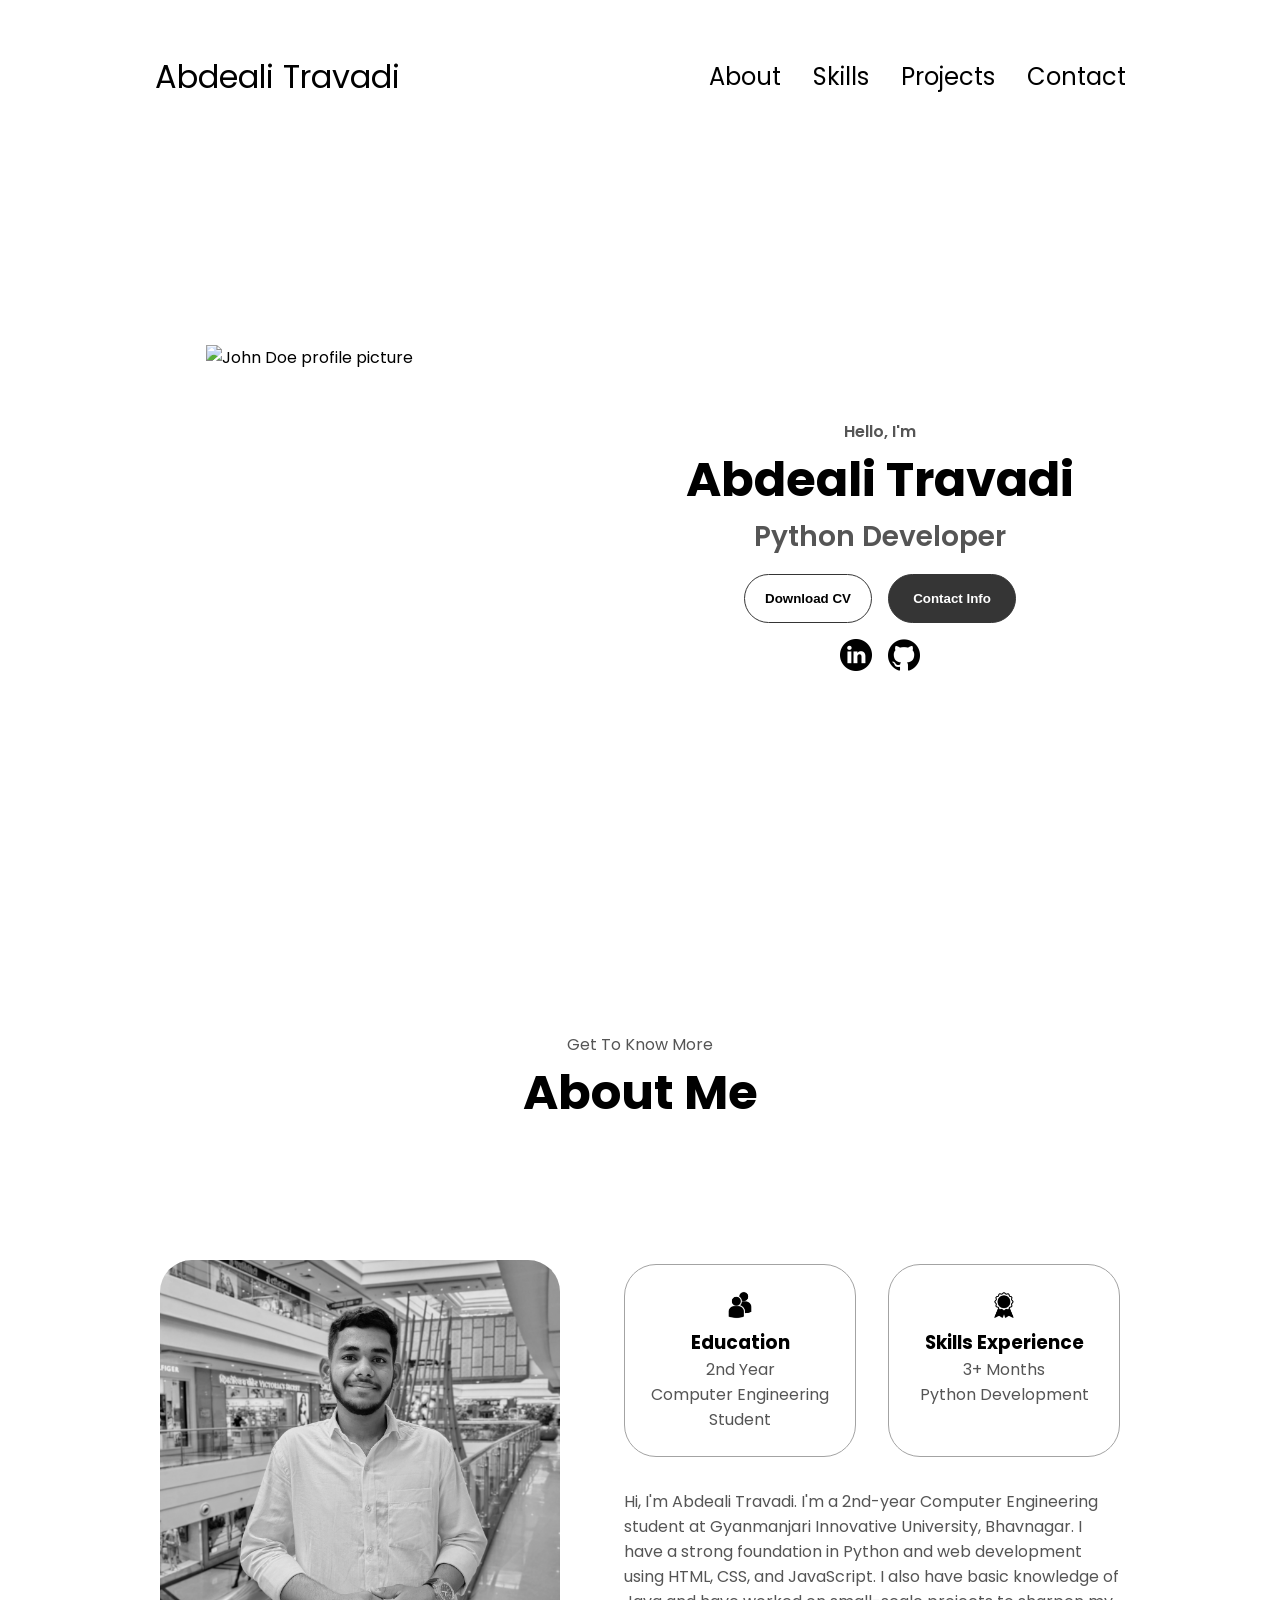
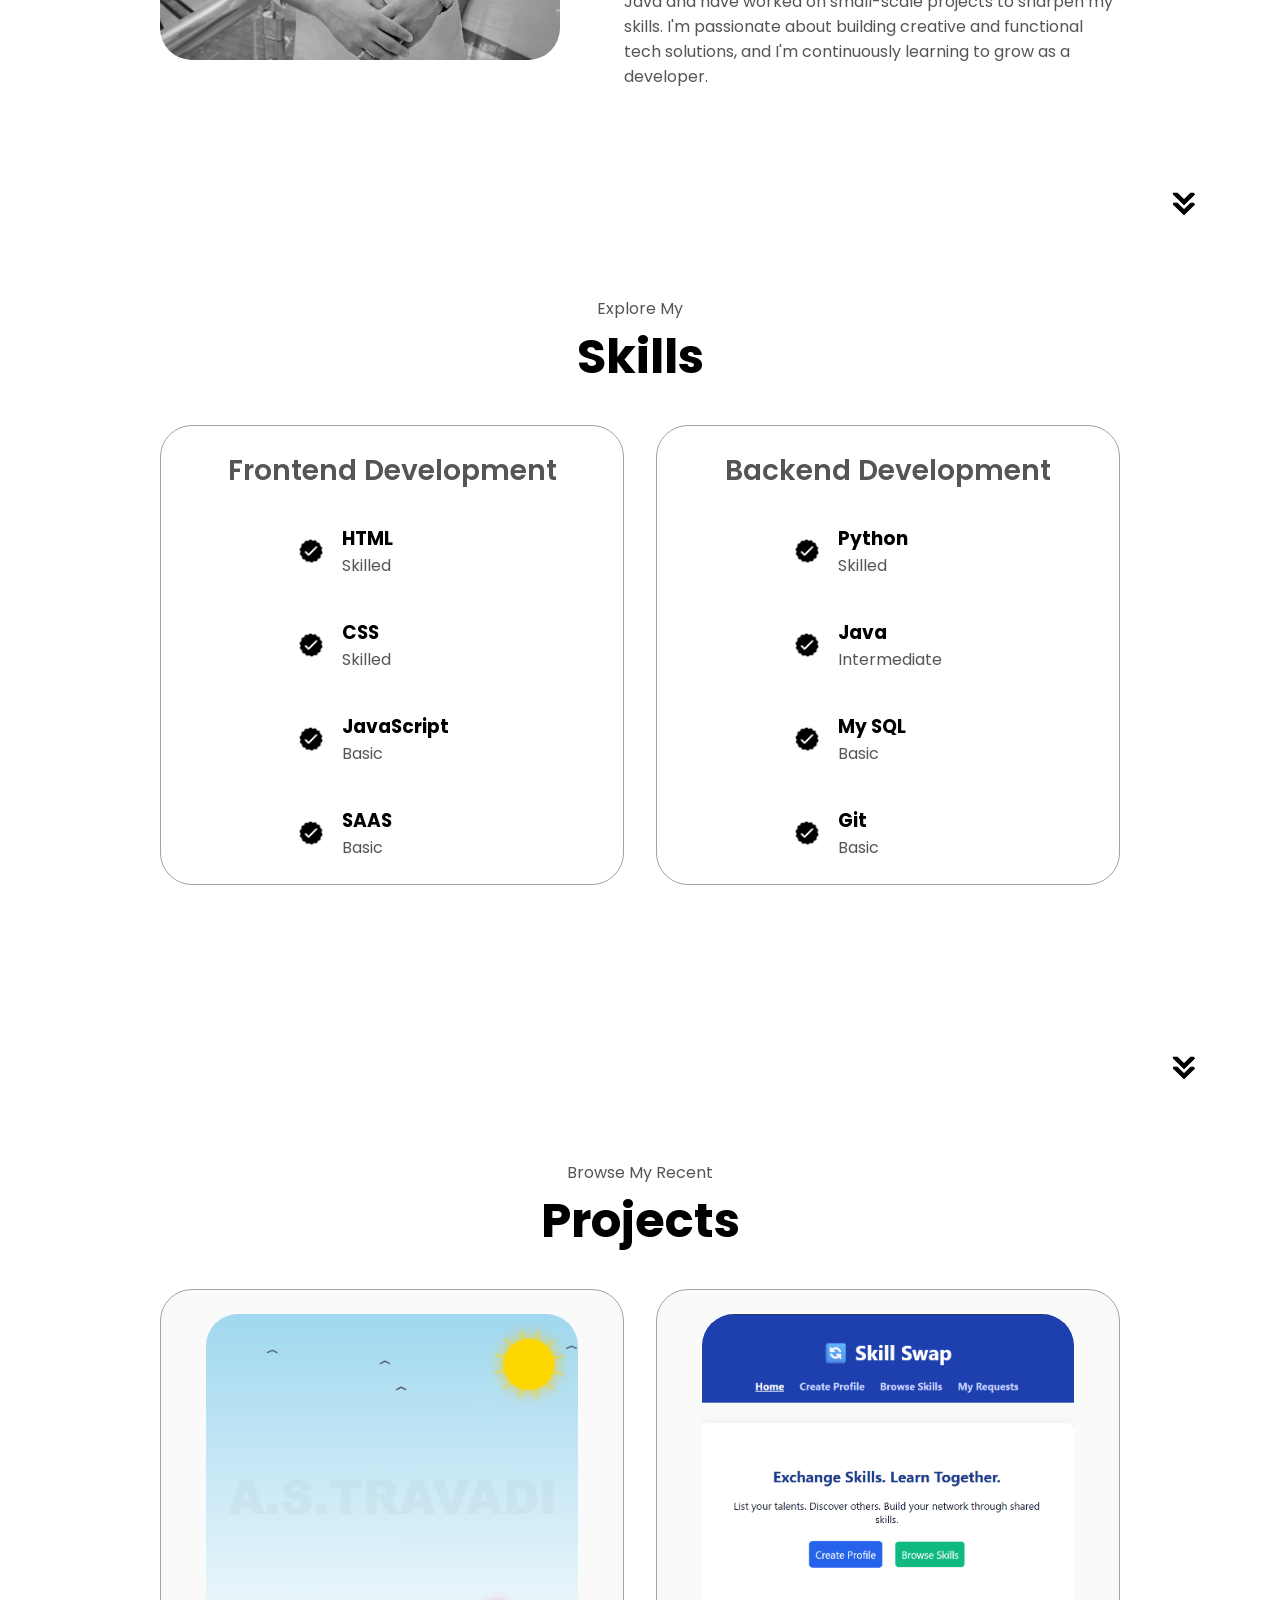
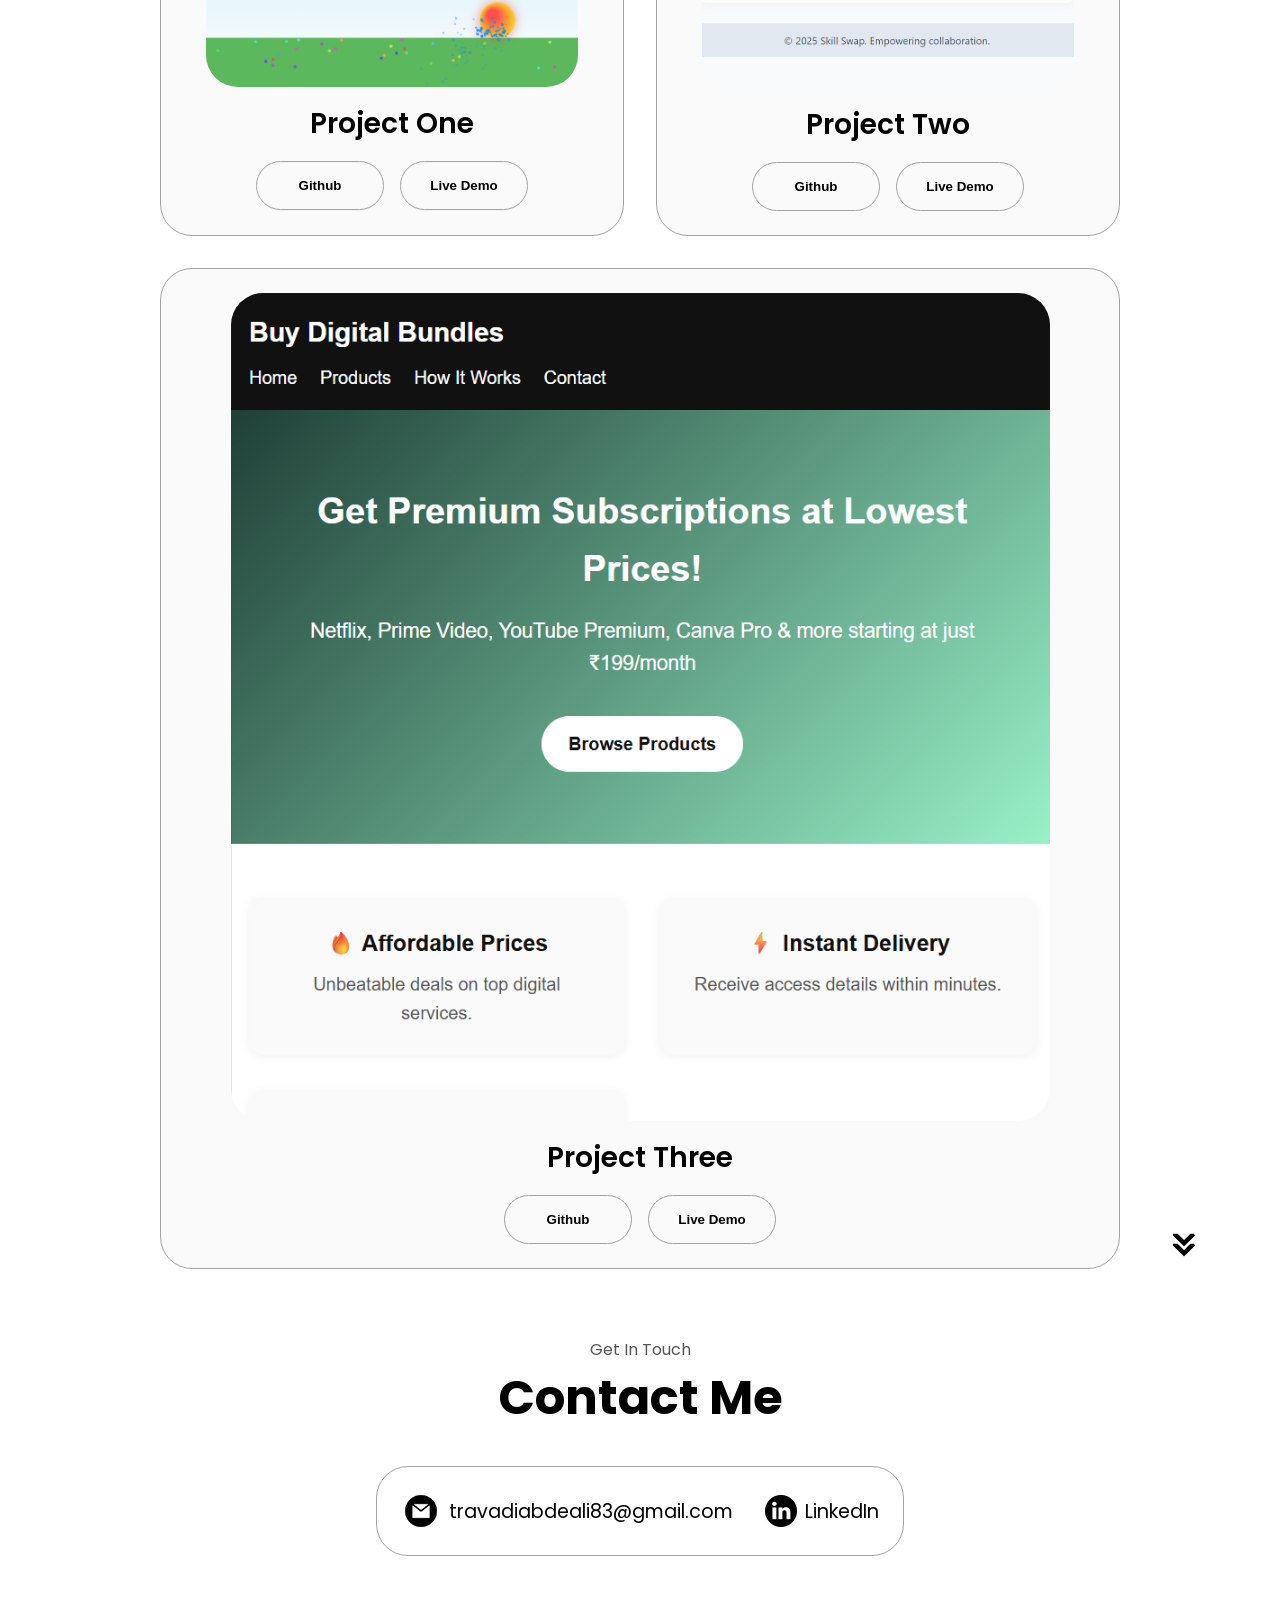
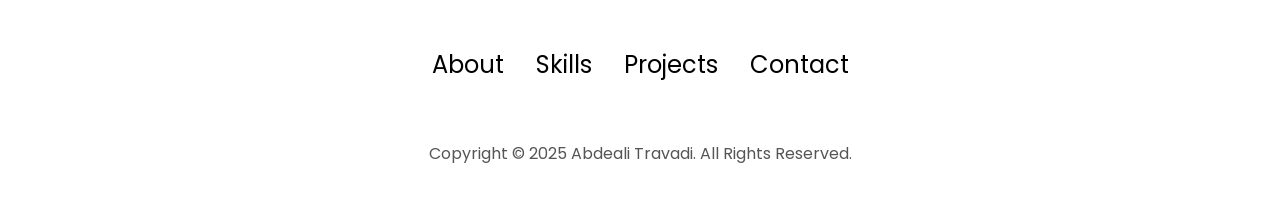
==== commit 2817fe4e: "first commit" ====
--- a/index.html
+++ b/index.html
@@ -38,7 +38,7 @@
     </nav>
     <section id="profile">
       <div class="section__pic-container">
-        <img src="./assets/profile-pic.png" alt="Abdeali Travadi profile picture" />
+        <img src="./assets/profile-pic.png" alt="John Doe profile picture" />
       </div>
       <div class="section__text">
         <p class="section__text__p1">Hello, I'm</p>
@@ -60,7 +60,7 @@
             src="./assets/linkedin.png"
             alt="My LinkedIn profile"
             class="icon"
-            onclick="location.href='https://www.linkedin.com/in/abdeali-travadi'"
+            onclick="location.href='https://www.linkedin.com/in/abdeali-travadi/'"
           />
           <img
             src="./assets/github.png"
@@ -86,6 +86,15 @@
           <div class="about-containers">
             <div class="details-container">
               <img
+                src="./assets/education.png"
+                alt="Education icon"
+                class="icon"
+              />
+              <h3>Education</h3>
+              <p>2nd Year<br />Computer Engineering Student</p>
+            </div>
+            <div class="details-container">
+              <img
                 src="./assets/experience.png"
                 alt="Experience icon"
                 class="icon"
@@ -93,19 +102,10 @@
               <h3>Skills Experience</h3>
               <p>3+ Months <br />Python Development</p>
             </div>
-            <div class="details-container">
-              <img
-                src="./assets/education.png"
-                alt="Education icon"
-                class="icon"
-              />
-              <h3>Education</h3>
-              <p>2nd Year<br />Computer Engineering Student</p>
-            </div>
           </div>
           <div class="text-container">
             <p>
-               Hi, I'm Abdeali Travadi.
+              Hi, I'm Abdeali Travadi.
 I'm a 2nd-year Computer Engineering student at Gyanmanjari Innovative University, Bhavnagar. I have a strong foundation in Python and web development using HTML, CSS, and JavaScript. I also have basic knowledge of Java and have worked on small-scale projects to sharpen my skills. I'm passionate about building creative and functional tech solutions, and I'm continuously learning to grow as a developer.
             </p>
           </div>
@@ -115,10 +115,10 @@
         src="./assets/arrow.png"
         alt="Arrow icon"
         class="icon arrow"
-        onclick="location.href='./#experience'"
+        onclick="location.href='./#skills'"
       />
     </section>
-    <section id="experience">
+    <section id="skills">
       <p class="section__text__p1">Explore My</p>
       <h1 class="title">Skills</h1>
       <div class="experience-details-container">
@@ -156,7 +156,7 @@
                 />
                 <div>
                   <h3>JavaScript</h3>
-                  <p>Intermediate</p>
+                  <p>Basic</p>
                 </div>
               </article>
               <article>
@@ -238,8 +238,8 @@
           <div class="details-container color-container">
             <div class="article-container">
               <img
-                src="./assets/project-3.png"
-                alt="Project 3"
+                src="./assets/project-1.png"
+                alt="Project 1"
                 class="project-img"
               />
             </div>
@@ -286,7 +286,7 @@
           <div class="details-container color-container">
             <div class="article-container">
               <img
-                src="./assets/project-1.png"
+                src="./assets/project-3.png"
                 alt="Project 3"
                 class="project-img"
               />
@@ -317,7 +317,7 @@
       />
     </section>
     <section id="contact">
-      <p class="section__text__p1">Get in Touch</p>
+      <p class="section__text__p1">Get In Touch</p>
       <h1 class="title">Contact Me</h1>
       <div class="contact-info-upper-container">
         <div class="contact-info-container">
@@ -353,4 +353,4 @@
     </footer>
     <script src="script.js"></script>
   </body>
-</html>
+</html>
--- a/style.css
+++ b/style.css
@@ -1,351 +1,345 @@
 /* GENERAL */
 
-@import url('https://fonts.googleapis.com/css2?family=Poppins:wght@300;400;500;600&display=swap');
-
-*{
-    margin: 0;
-    padding: 0;
+@import url("https://fonts.googleapis.com/css2?family=Poppins:wght@300;400;500;600&display=swap");
+
+* {
+  margin: 0;
+  padding: 0;
 }
 
 body {
-    font-family: 'Poppins', sans-serif;
+  font-family: "Poppins", sans-serif;
 }
 
 html {
-    scroll-behavior: smooth;
+  scroll-behavior: smooth;
 }
 
 p {
-        color: rgb(85, 85, 85);
+  color: rgb(85, 85, 85);
 }
 
 /* TRANSITION */
 
-a, 
+a,
 .btn {
-    transition: all 300ms ease;
+  transition: all 300ms ease;
 }
 
 /* DESKTOP NAV */
 
-nav, .nav-links {
-    display: flex;
+nav,
+.nav-links {
+  display: flex;
 }
 
 nav {
-    justify-content: space-around;
-    align-items: center;
-    height: 17vh;
+  justify-content: space-around;
+  align-items: center;
+  height: 17vh;
 }
 
 .nav-links {
-    gap: 2rem;
-    list-style: none;
-    font-style: 1.5rem;
+  gap: 2rem;
+  list-style: none;
+  font-size: 1.5rem;
 }
 
 a {
-    color: black;
-    text-decoration: none;
-    text-decoration-color: white;
+  color: black;
+  text-decoration: none;
+  text-decoration-color: white;
 }
 
 a:hover {
-    color: grey;
-    text-decoration: underline;
-    text-underline-offset: 1rem;
-    text-decoration-color: rgb(181, 181, 181);
+  color: grey;
+  text-decoration: underline;
+  text-underline-offset: 1rem;
+  text-decoration-color: rgb(181, 181, 181);
 }
 
 .logo {
-    font-size: 2rem;
+  font-size: 2rem;
 }
 
 .logo:hover {
-    cursor: default;
+  cursor: default;
 }
 
 /* HAMBURGER MENU */
 
 #hamburger-nav {
-    display: none;
+  display: none;
 }
 
 .hamburger-menu {
-    position: relative;
-    display: inline-block;
+  position: relative;
+  display: inline-block;
 }
 
 .hamburger-icon {
-    display: flex;
-    flex-direction: column;
-    justify-content: space-between;
-    height: 24px;
-    width: 30px;
-    cursor: pointer;
-}
-
-.hamburger-icon span{
-    width: 100%;
-    height: 2px;
-    background-color: black;
-    transition: all 0.3 ease-in-out;
+  display: flex;
+  flex-direction: column;
+  justify-content: space-between;
+  height: 24px;
+  width: 30px;
+  cursor: pointer;
+}
+
+.hamburger-icon span {
+  width: 100%;
+  height: 2px;
+  background-color: black;
+  transition: all 0.3 ease-in-out;
 }
 
 .menu-links {
-    position: absolute;
-    top: 100%;
-    right: 0%;
-    background-color: white;
-    width: fit-content;
-    max-height: 0;
-    overflow: hidden;
-    transition: all 0.3 ease-in-out;
+  position: absolute;
+  top: 100%;
+  right: 0;
+  background-color: white;
+  width: fit-content;
+  max-height: 0;
+  overflow: hidden;
+  transition: all 0.3 ease-in-out;
 }
 
 .menu-links a {
-    display: block;
-    padding: 10px;
-    text-align: center;
-    font-size: 1.5rem;
-    color: black;
-    text-decoration: none;
-    transition: all 0.3 ease-in-out;
+  display: block;
+  padding: 10px;
+  text-align: center;
+  font-size: 1.5rem;
+  color: black;
+  text-decoration: none;
+  transition: all 0.3 ease-in-out;
 }
 
 .menu-links li {
-    list-style: none;
+  list-style: none;
 }
 
 .menu-links.open {
-    max-height: 300px;
+  max-height: 300px;
 }
 
 .hamburger-icon.open span:first-child {
-    transform: rotate(45deg) translate(10px, 5px);
+  transform: rotate(45deg) translate(10px, 5px);
 }
 
 .hamburger-icon.open span:nth-child(2) {
-    opacity: 0;
+  opacity: 0;
 }
 
 .hamburger-icon.open span:last-child {
-    transform: rotate(-45deg) translate(10px, -5px);
+  transform: rotate(-45deg) translate(10px, -5px);
 }
 
 .hamburger-icon span:first-child {
-    transform: none;
+  transform: none;
 }
 
 .hamburger-icon span:first-child {
-    opacity: 1;
+  opacity: 1;
 }
 
 .hamburger-icon span:first-child {
-    transform: none;
+  transform: none;
 }
 
 /* SECTIONS */
 
 section {
-    padding-top: 0vh;
-    height: 96vh;
-    margin: 0 10rem;
-    box-sizing: border-box;
-    min-height: fit-content;
-}
-
-.section-container #profile {
-    display: flex;
+  padding-top: 4vh;
+  height: 96vh;
+  margin: 0 10rem;
+  box-sizing: border-box;
+  min-height: fit-content;
+}
+
+.section-container {
+  display: flex;
 }
 
 /* PROFILE SECTION */
 
 #profile {
-    display: flex;
-    justify-content: center;
-    gap: 5rem;
-    height: 60vh;
+  display: flex;
+  justify-content: center;
+  gap: 5rem;
+  height: 80vh;
 }
 
 .section__pic-container {
-    display: flex;
-    height: 400px;
-    width: 400px;
-    margin: auto 0;
+  display: flex;
+  height: 400px;
+  width: 400px;
+  margin: auto 0;
 }
 
 .section__text {
-    align-self: center;
-    text-align: center;
+  align-self: center;
+  text-align: center;
 }
 
 .section__text p {
-    font-weight: 600;
+  font-weight: 600;
 }
 
 .section__text__p1 {
-    text-align: center;
+  text-align: center;
 }
 
 .section__text__p2 {
-    font-size: 1.75rem;
-    margin-bottom: 1rem;
+  font-size: 1.75rem;
+  margin-bottom: 1rem;
 }
 
 .title {
-    font-size: 3rem;
-    text-align: center;
+  font-size: 3rem;
+  text-align: center;
 }
 
 #socials-container {
-    display: flex;
-    justify-content: center;
-    margin-top: 1rem;
-    gap: 1rem;
+  display: flex;
+  justify-content: center;
+  margin-top: 1rem;
+  gap: 1rem;
 }
 
 /* ICONS */
 
 .icon {
-    cursor: pointer;
-    height: 2rem;
+  cursor: pointer;
+  height: 2rem;
 }
 
 /* BUTTONS */
 
 .btn-container {
-    display: flex;
-    justify-content: center;
-    gap: 1rem;
+  display: flex;
+  justify-content: center;
+  gap: 1rem;
 }
 
 .btn {
-    font-weight: 600;
-    transition: all 300ms ease;
-    padding: 1rem;
-    width: 8rem;
-    border-radius: 2rem;
-}
-
-.btn-color-1, 
+  font-weight: 600;
+  transition: all 300ms ease;
+  padding: 1rem;
+  width: 8rem;
+  border-radius: 2rem;
+}
+
+.btn-color-1,
 .btn-color-2 {
-    border: rgb(53, 53, 53) 0.1rem solid;
-}
-
-.btn-color-1:hover, 
-.btn-color-2:hover{
-    cursor: pointer;
+  border: rgb(53, 53, 53) 0.1rem solid;
+}
+
+.btn-color-1:hover,
+.btn-color-2:hover {
+  cursor: pointer;
 }
 
 .btn-color-1,
 .btn-color-2:hover {
-    background: rgb(53, 53, 53);
-    color: white;
-}
-
-.btn-color-1:hover{
-    background: rgb(0, 0, 0);
+  background: rgb(53, 53, 53);
+  color: white;
+}
+
+.btn-color-1:hover {
+  background: rgb(0, 0, 0);
 }
 
 .btn-color-2 {
-    background: none;
+  background: none;
 }
 
 .btn-color-2:hover {
-    border: rgb(255, 255, 255) 0.1rem solid;
+  border: rgb(255, 255, 255) 0.1rem solid;
 }
 
 .btn-container {
-    gap: 1rem;
+  gap: 1rem;
 }
 
 /* ABOUT SECTION */
 
 #about {
-    position: relative;
-    margin-bottom: 4.5rem;
+  position: relative;
 }
 
 .about-containers {
-    gap: 2rem;
-    margin-bottom: 2rem;
-    margin-top: 2rem;
+  gap: 2rem;
+  margin-bottom: 2rem;
+  margin-top: 2rem;
 }
 
 .about-details-container {
-    justify-content: center;
-    flex-direction: column;
-}
-
-.about-containers, 
+  justify-content: center;
+  flex-direction: column;
+}
+
+.about-containers,
 .about-details-container {
-    display: flex;
+  display: flex;
 }
 
 .about-pic {
-    border-radius: 2rem;
-    margin-bottom: 2rem;
+  border-radius: 2rem;
 }
 
 .arrow {
-    position: absolute;
-    right: -5rem;
-    bottom: 2.5rem;
+  position: absolute;
+  right: -5rem;
+  bottom: 2.5rem;
 }
 
 .details-container {
-    padding: 1.5rem;
-    flex: 1;
-    background: white;
-    border-radius: 2rem;
-    border: rgb(53, 53, 53) 0.1rem solid;
-    border-color: rgb(163, 163, 163);
-    text-align: center;
+  padding: 1.5rem;
+  flex: 1;
+  background: white;
+  border-radius: 2rem;
+  border: rgb(53, 53, 53) 0.1rem solid;
+  border-color: rgb(163, 163, 163);
+  text-align: center;
 }
 
 .section-container {
-    gap: 4rem;
-    height: 80%;
-}
-
-.section-container {
-    display: flex;
-    flex-direction: row; /* Image and text side-by-side on desktop */
-    align-items: center;
-    gap: 2rem;
+  gap: 4rem;
+  height: 80%;
+}
+
+.section__pic-container {
+  height: 400px;
+  width: 400px;
+  margin: auto 0;
 }
 
 /* EXPERIENCE SECTION */
 
-#experience{
-    position: relative;
-    margin-bottom: -3rem;
-
+#skills {
+  position: relative;
 }
 
 .experience-sub-title {
-    color: rgb(85, 85, 85);
-    font-weight: 600;
-    font-size: 1.75rem;
-    margin-bottom: 2rem;
+  color: rgb(85, 85, 85);
+  font-weight: 600;
+  font-size: 1.75rem;
+  margin-bottom: 2rem;
 }
 
 .experience-details-container {
-    display: flex;
-    justify-content: center;
-    flex-direction: column;
-    margin-bottom: auto;
+  display: flex;
+  justify-content: center;
+  flex-direction: column;
 }
 
 .article-container {
-    display: flex;
-    text-align: initial;
-    flex-wrap: wrap;
-    flex-direction: row;
-    gap: 2.5rem;
-    justify-content: space-around;
-    
+  display: flex;
+  text-align: initial;
+  flex-wrap: wrap;
+  flex-direction: row;
+  gap: 2.5rem;
+  justify-content: space-around;
 }
 
 article {
@@ -357,98 +351,84 @@
 }
 
 article .icon {
-    width: 35px; /* Ensure same size for all icons */
-    height: 35px;
-}
-
-.arrow {
-    position: absolute;
-    right: -5rem;
-    bottom: auto;
-}
-
+    width: 30px; /* Ensure same size for all icons */
+    height: 30px;
+}
 
 /* PROJECTS SECTION */
 
 #projects {
-    position: relative;
-    margin-bottom: auto;
+  position: relative;
 }
 
 .color-container {
-     border-color: rgb(163, 163, 163);
-     background: rgb(250, 250, 250);
+  border-color: rgb(163, 163, 163);
+  background: rgb(250, 250, 250);
 }
 
 .project-img {
-    border-radius: 2rem;
-    width: 90%;
-    height: 90%;
+  border-radius: 2rem;
+  width: 90%;
+  height: 90%;
 }
 
 .project-title {
-    margin: 1rem;
-    color: black;
+  margin: 1rem;
+  color: black;
 }
 
 .project-btn {
-    color: black;
-    border-color: rgb(163, 163, 163);;
+  color: black;
+  border-color: rgb(163, 163, 163);
 }
 
 /* CONTACT */
 
 #contact {
-    display: flex;
-    justify-content: center;
-    flex-direction: column;
-    height: 50vh;
+  display: flex;
+  justify-content: center;
+  flex-direction: column;
+  height: 70vh;
 }
 
 .contact-info-upper-container {
-    display: flex;
-    justify-content: center;
-    border-radius: 2rem;
-    border: 0.1rem solid rgb(53, 53, 53);
-    border-color: rgb(163, 163, 163);
-    background: rgb(250, 250, 250);
-    margin: 2rem auto;
-    padding: 0.5rem;
+  display: flex;
+  justify-content: center;
+  border-radius: 2rem;
+  border: rgb(53, 53, 53) 0.1rem solid;
+  border-color: rgb(163, 163, 163);
+  background: (250, 250, 250);
+  margin: 2rem auto;
+  padding: 0.5rem;
 }
 
 .contact-info-container {
-    display: flex;
-    align-items: center;
-    justify-content: center;
-    gap: 0.5rem;
-    margin: 1rem;
+  display: flex;
+  align-items: center;
+  justify-content: center;
+  gap: 0.5rem;
+  margin: 1rem;
 }
 
 .contact-info-container p {
-    font-size: larger;
+  font-size: larger;
 }
 
 .contact-icon {
-    cursor: default;
+  cursor: default;
 }
 
 .email-icon {
-    height: 2.5rem;
+  height: 2.5rem;
 }
 
 /* FOOTER SECTION */
 
 footer {
-    height: 26vh;
-    margin: 0 1rem;
+  height: 26vh;
+  margin: 0 1rem;
 }
 
 footer p {
-    text-align: center;
-}
-.contact1 ul{
-    display: flex;
-    list-style-type: none;
-    gap: 170px;
-    flex-wrap: wrap;
-}
+  text-align: center;
+}
--- a/mediaqueries.css
+++ b/mediaqueries.css
@@ -1,102 +1,103 @@
 @media screen and (max-width: 1400px) {
-    #profile {
-        height: 60vh;
-        margin-bottom: 6rem;
-    }
-    .about-containers {
-        flex-wrap: wrap;
-    }
+  #profile {
+    height: 83vh;
+    margin-bottom: 6rem;
+  }
+  .about-containers {
+    flex-wrap: wrap;
+  }
+  #contact,
+  #projects {
+    height: fit-content;
+  }
 }
 
 @media screen and (max-width: 1200px) {
-    #desktop-nav {
-        display: none;
-    }
-    #hamburger-nav {
-        display: flex;
-    }
-    #experience, 
-    .experience-details-container {
-        margin-top: 1.5rem;
-        margin-bottom: 3rem;
-    }
-    #profile,
-    .section-container {
-        display: block;
-    }
-    .arrow {
-        display: none;
-    }
-    section,
-    .section-container {
-        height: fit-content;
-    }
-    section {
-        margin: 0 5%;
-    }
-    .section__pic-container {
-        width: 275px;
-        height: 275px;
-        margin: 0 auto 2rem;
-    }
-    .about-containers {
-        margin-top: 0;
-    }
-
+  #desktop-nav {
+    display: none;
+  }
+  #hamburger-nav {
+    display: flex;
+  }
+  #experience,
+  .experience-details-container {
+    margin-top: 2rem;
+  }
+  #profile,
+  .section-container {
+    display: block;
+  }
+  .arrow {
+    display: none;
+  }
+  section,
+  .section-container {
+    height: fit-content;
+  }
+  section {
+    margin: 0 5%;
+  }
+  .section__pic-container {
+    width: 275px;
+    height: 275px;
+    margin: 0 auto 2rem;
+  }
+  .about-containers {
+    margin-top: 0;
+  }
 }
 
-@media screen and (max-width: 600px) {
-    #contact,
-    footer {
-        height: 30vh;
-    }
-    #profile{
-        height: 60vh;
-    }
-
-    article {
-        font-size: 1rem;
-    }
-    footer nav {
-        height: fit-content;
-        margin-bottom: 2rem;
-    }
-    .about-containers,
-    .contact-info-upper-container,
-    .btn-container {
-        flex-wrap: wrap;
-    }
-    .contact-info-container {
-        margin: 0;
-    }
-    .contact-info-container p,
-    .nav-links li a {
-        font-size: 1rem;
-    }
-    .experience-sub-title {
-        font-size: 1.25rem;
-    }
-    .logo {
-        font-size: 1.5rem;
-    }
-    .nav-links {
-        flex-direction: column;
-        gap: 0.5rem;
-        text-align: center;
-    }
-    .section__pic-container {
-        width: 150px;
-        height: 150px;
-        justify-content: center;
-        margin: 0 auto 1.5rem;
-    }
-    .section__text__p2 {
-        font-size: 1.25rem;
-    }
-    .title {
-        font-size: 2rem;
-    }
-    .text-container {
-        text-align: justify;
-    }
-}
+@media screen and (max-width: 768px) {
+  #contact,
+  footer {
+    height: 40vh;
+  }
+  #profile {
+    height: 65vh;
+    margin-bottom: 0;
+  }
+  article {
+    font-size: 1rem;
+  }
+  footer nav {
+    height: fit-content;
+    margin-bottom: 2rem;
+  }
+  .about-containers,
+  .contact-info-upper-container,
+  .btn-container {
+    flex-wrap: wrap;
+  }
+  .contact-info-container {
+    margin: 0;
+  }
+  .contact-info-container p,
+  .nav-links li a {
+    font-size: 1rem;
+  }
+  .experience-sub-title {
+    font-size: 1.25rem;
+  }
+  .logo {
+    font-size: 1.5rem;
+  }
+  .nav-links {
+    flex-direction: column;
+    gap: 0.5rem;
+    text-align: center;
+  }
+  .section__pic-container {
+    width: auto;
+    height: 46vw;
+    justify-content: center;
+  }
+  .section__text__p2 {
+    font-size: 1.25rem;
+  }
+  .title {
+    font-size: 2rem;
+  }
+  .text-container {
+    text-align: justify;
+  }
+}
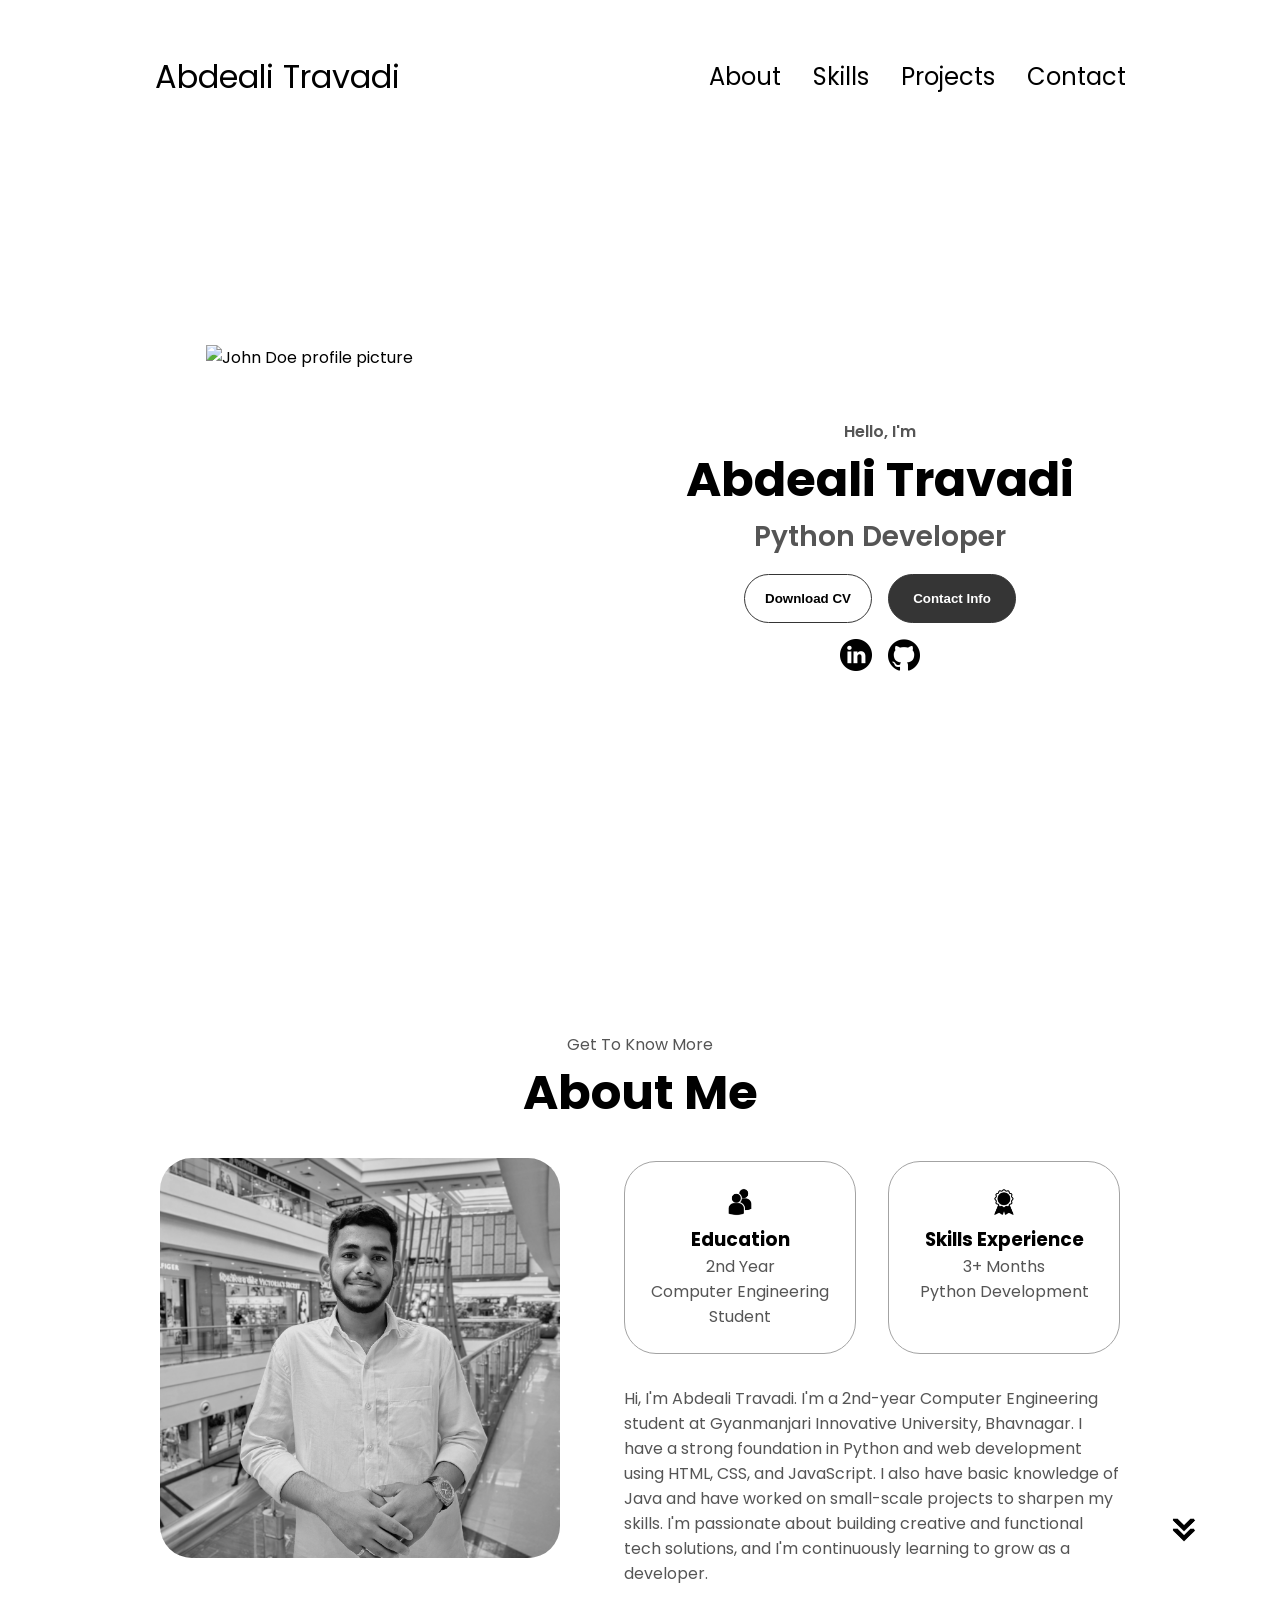
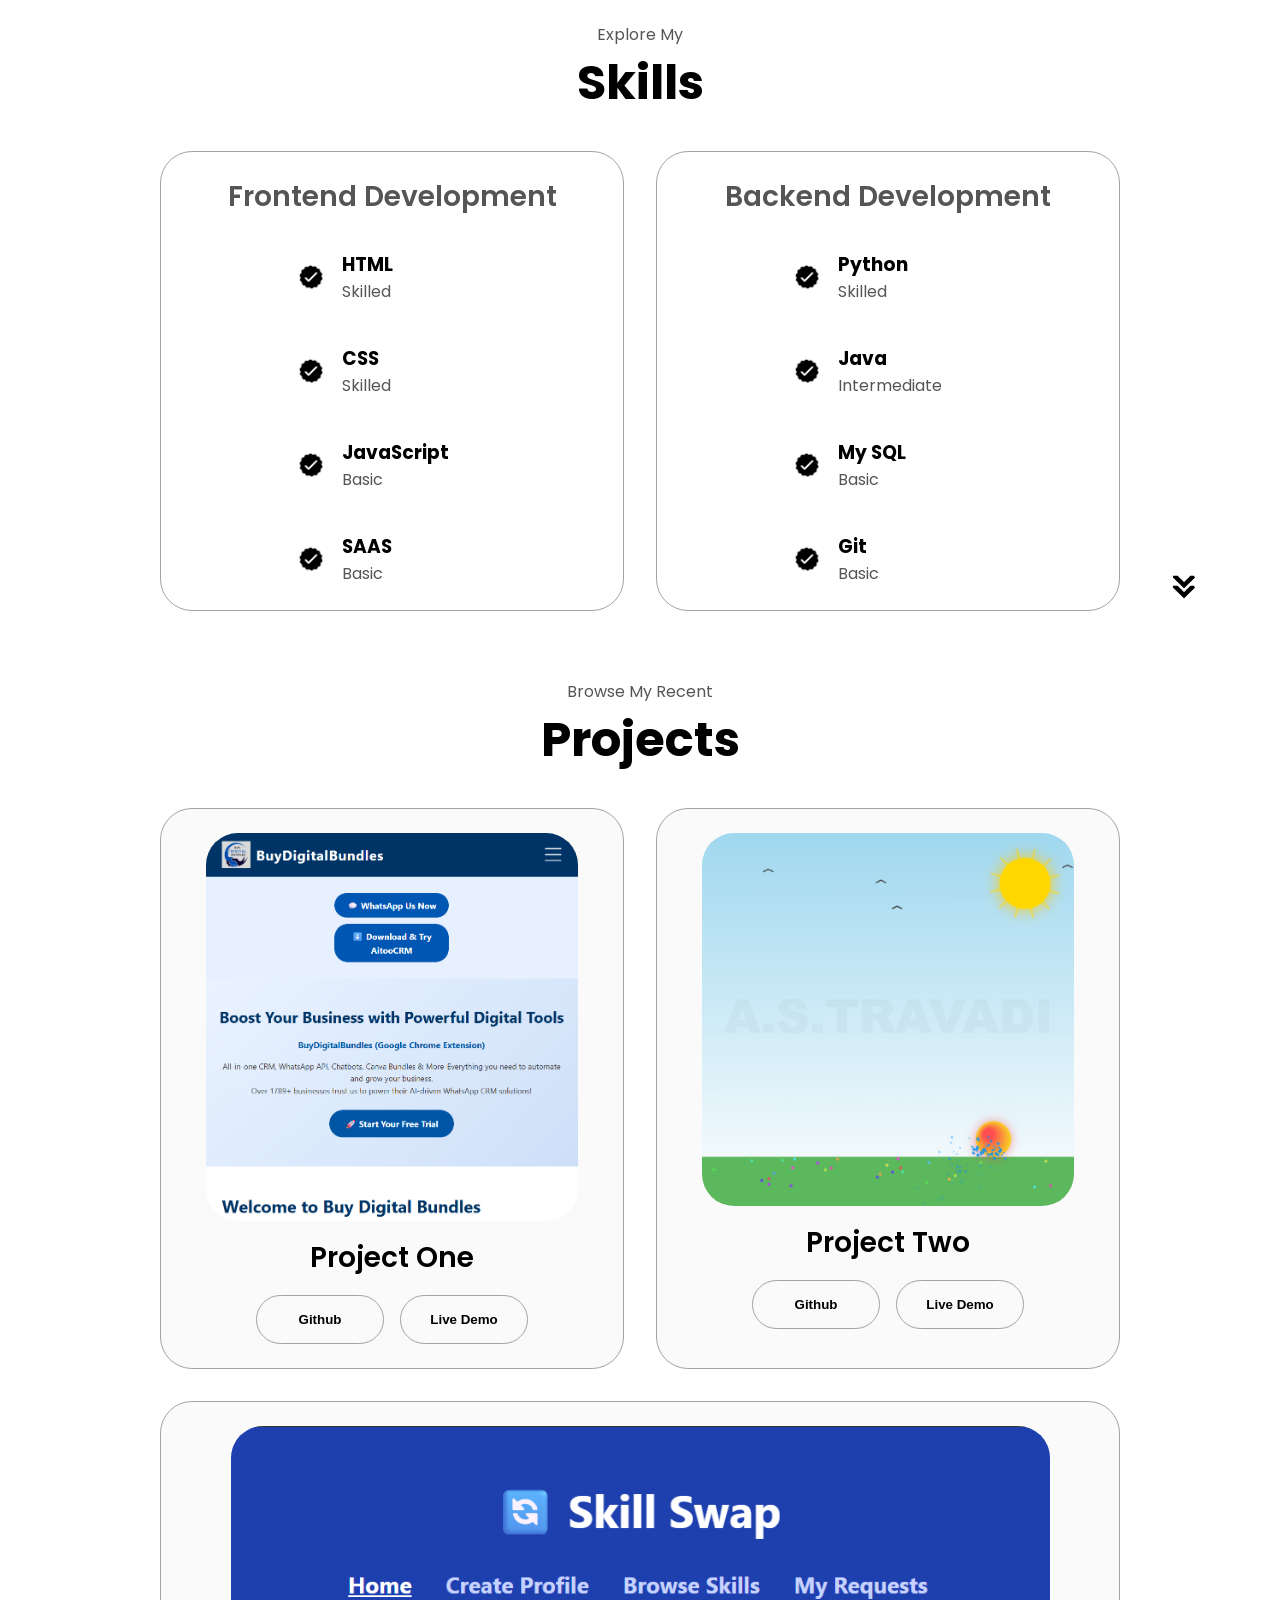
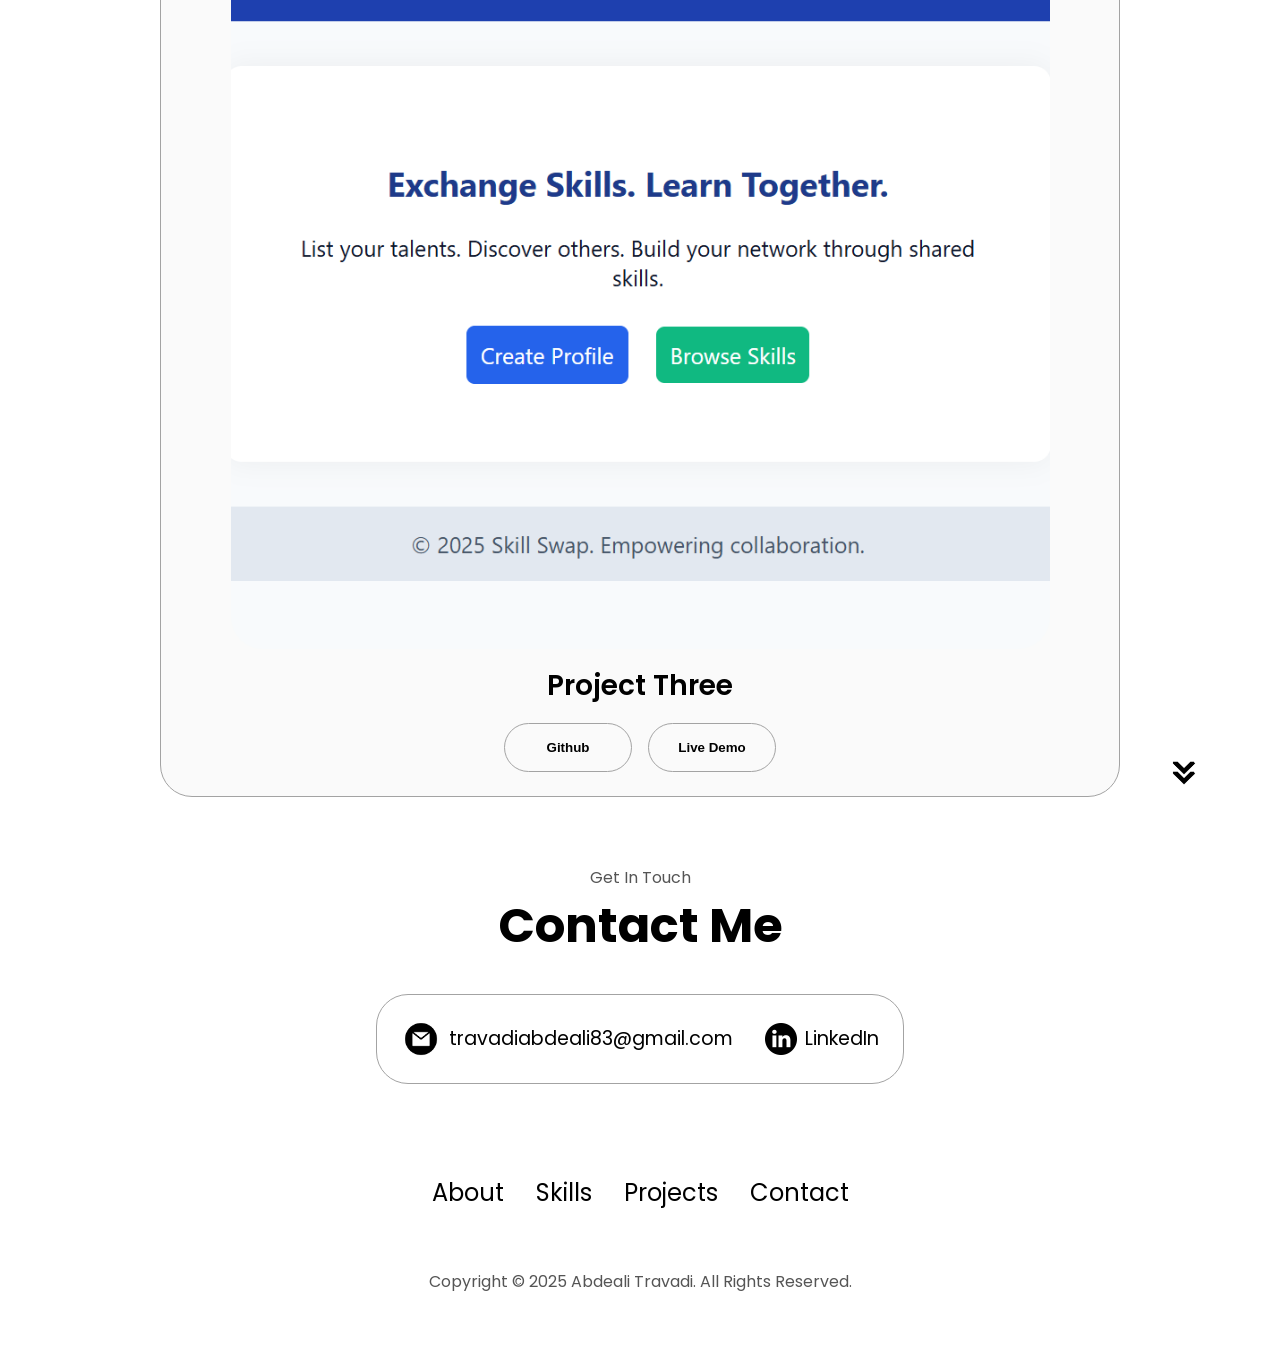
==== commit 03c743fc: "index.html" ====
--- a/index.html
+++ b/index.html
@@ -247,13 +247,13 @@
             <div class="btn-container">
               <button
                 class="btn btn-color-2 project-btn"
-                onclick="location.href='https://github.com/travadiabdeali53/My-Animation'"
+                onclick="location.href='https://github.com/travadiabdeali53/BuyDigitalBundles'"
               >
                 Github
               </button>
               <button
                 class="btn btn-color-2 project-btn"
-                onclick="location.href='https://travadiabdeali53.github.io/My-Animation/'"
+                onclick="location.href='https://travadiabdeali53.github.io/BuyDigitalBundles/'"
               >
                 Live Demo
               </button>
@@ -271,13 +271,13 @@
             <div class="btn-container">
               <button
                 class="btn btn-color-2 project-btn"
-                onclick="location.href='https://github.com/travadiabdeali53/Skill-Swap'"
+                onclick="location.href='https://github.com/travadiabdeali53/My-Animation'"
               >
                 Github
               </button>
               <button
                 class="btn btn-color-2 project-btn"
-                onclick="location.href='https://travadiabdeali53.github.io/Skill-Swap/'"
+                onclick="location.href='https://travadiabdeali53.github.io/My-Animation/'"
               >
                 Live Demo
               </button>
@@ -295,13 +295,13 @@
             <div class="btn-container">
               <button
                 class="btn btn-color-2 project-btn"
-                onclick="location.href='https://github.com/travadiabdeali53/BuyDigitalBundles'"
+                onclick="location.href='https://github.com/travadiabdeali53/Skill-Swap'"
               >
                 Github
               </button>
               <button
                 class="btn btn-color-2 project-btn"
-                onclick="location.href='https://travadiabdeali53.github.io/BuyDigitalBundles/'"
+                onclick="location.href='https://travadiabdeali53.github.io/Skill-Swap/'"
               >
                 Live Demo
               </button>
@@ -353,4 +353,4 @@
     </footer>
     <script src="script.js"></script>
   </body>
-</html>+</html>
--- a/style.css
+++ b/style.css
@@ -24,6 +24,15 @@
 a,
 .btn {
   transition: all 300ms ease;
+}
+
+/* Default (big screens) */
+#desktop-nav {
+  display: flex;
+}
+
+#hamburger-nav {
+  display: none; /* hide hamburger by default */
 }
 
 /* DESKTOP NAV */
@@ -68,8 +77,13 @@
 
 /* HAMBURGER MENU */
 
+/* #hamburger-nav {
+  display: none;
+} */
+
 #hamburger-nav {
-  display: none;
+  position: relative;
+  z-index: 1000;
 }
 
 .hamburger-menu {
@@ -92,6 +106,17 @@
   background-color: black;
   transition: all 0.3 ease-in-out;
 }
+
+/* .menu-links {
+  position: absolute;
+  top: 100%;
+  right: 0;
+  background-color: white;
+  width: fit-content;
+  max-height: 0;
+  overflow: hidden;
+  transition: all 0.3 ease-in-out;
+} */
 
 .menu-links {
   position: absolute;
@@ -101,8 +126,12 @@
   width: fit-content;
   max-height: 0;
   overflow: hidden;
-  transition: all 0.3 ease-in-out;
-}
+  transition: all 0.3s ease-in-out;
+  z-index: 9999; /* 🔥 ensures menu is on top */
+  transform: translateY(-20px);
+  opacity: 0;
+}
+
 
 .menu-links a {
   display: block;
@@ -120,6 +149,9 @@
 
 .menu-links.open {
   max-height: 300px;
+  max-height: 300px;
+  transform: translateY(0);
+  opacity: 1;
 }
 
 .hamburger-icon.open span:first-child {
@@ -150,7 +182,8 @@
 
 section {
   padding-top: 4vh;
-  height: 96vh;
+  min-height: 96vh;
+  height: auto;
   margin: 0 10rem;
   box-sizing: border-box;
   min-height: fit-content;
@@ -160,13 +193,24 @@
   display: flex;
 }
 
+section {
+  opacity: 0;
+  transform: translateY(50px);
+  transition: all 1s ease-out;
+}
+section.fade-in {
+  opacity: 1;
+  transform: translateY(0);
+}
+
 /* PROFILE SECTION */
 
 #profile {
   display: flex;
   justify-content: center;
   gap: 5rem;
-  height: 80vh;
+  min-height: 80vh;
+  height: auto;
 }
 
 .section__pic-container {
@@ -174,6 +218,9 @@
   height: 400px;
   width: 400px;
   margin: auto 0;
+  position: relative;
+  z-index: 1;
+
 }
 
 .section__text {
@@ -431,4 +478,4 @@
 
 footer p {
   text-align: center;
-}+}
--- a/mediaqueries.css
+++ b/mediaqueries.css
@@ -1,5 +1,6 @@
 @media screen and (max-width: 1400px) {
   #profile {
+    min-height: auto;
     height: 83vh;
     margin-bottom: 6rem;
   }
@@ -26,6 +27,7 @@
   #profile,
   .section-container {
     display: block;
+    height: auto;
   }
   .arrow {
     display: none;
@@ -35,7 +37,7 @@
     height: fit-content;
   }
   section {
-    margin: 0 5%;
+    margin: 0rem 5%;
   }
   .section__pic-container {
     width: 275px;
@@ -53,7 +55,7 @@
     height: 40vh;
   }
   #profile {
-    height: 65vh;
+    height: auto;
     margin-bottom: 0;
   }
   article {
@@ -100,4 +102,4 @@
   .text-container {
     text-align: justify;
   }
-}+}
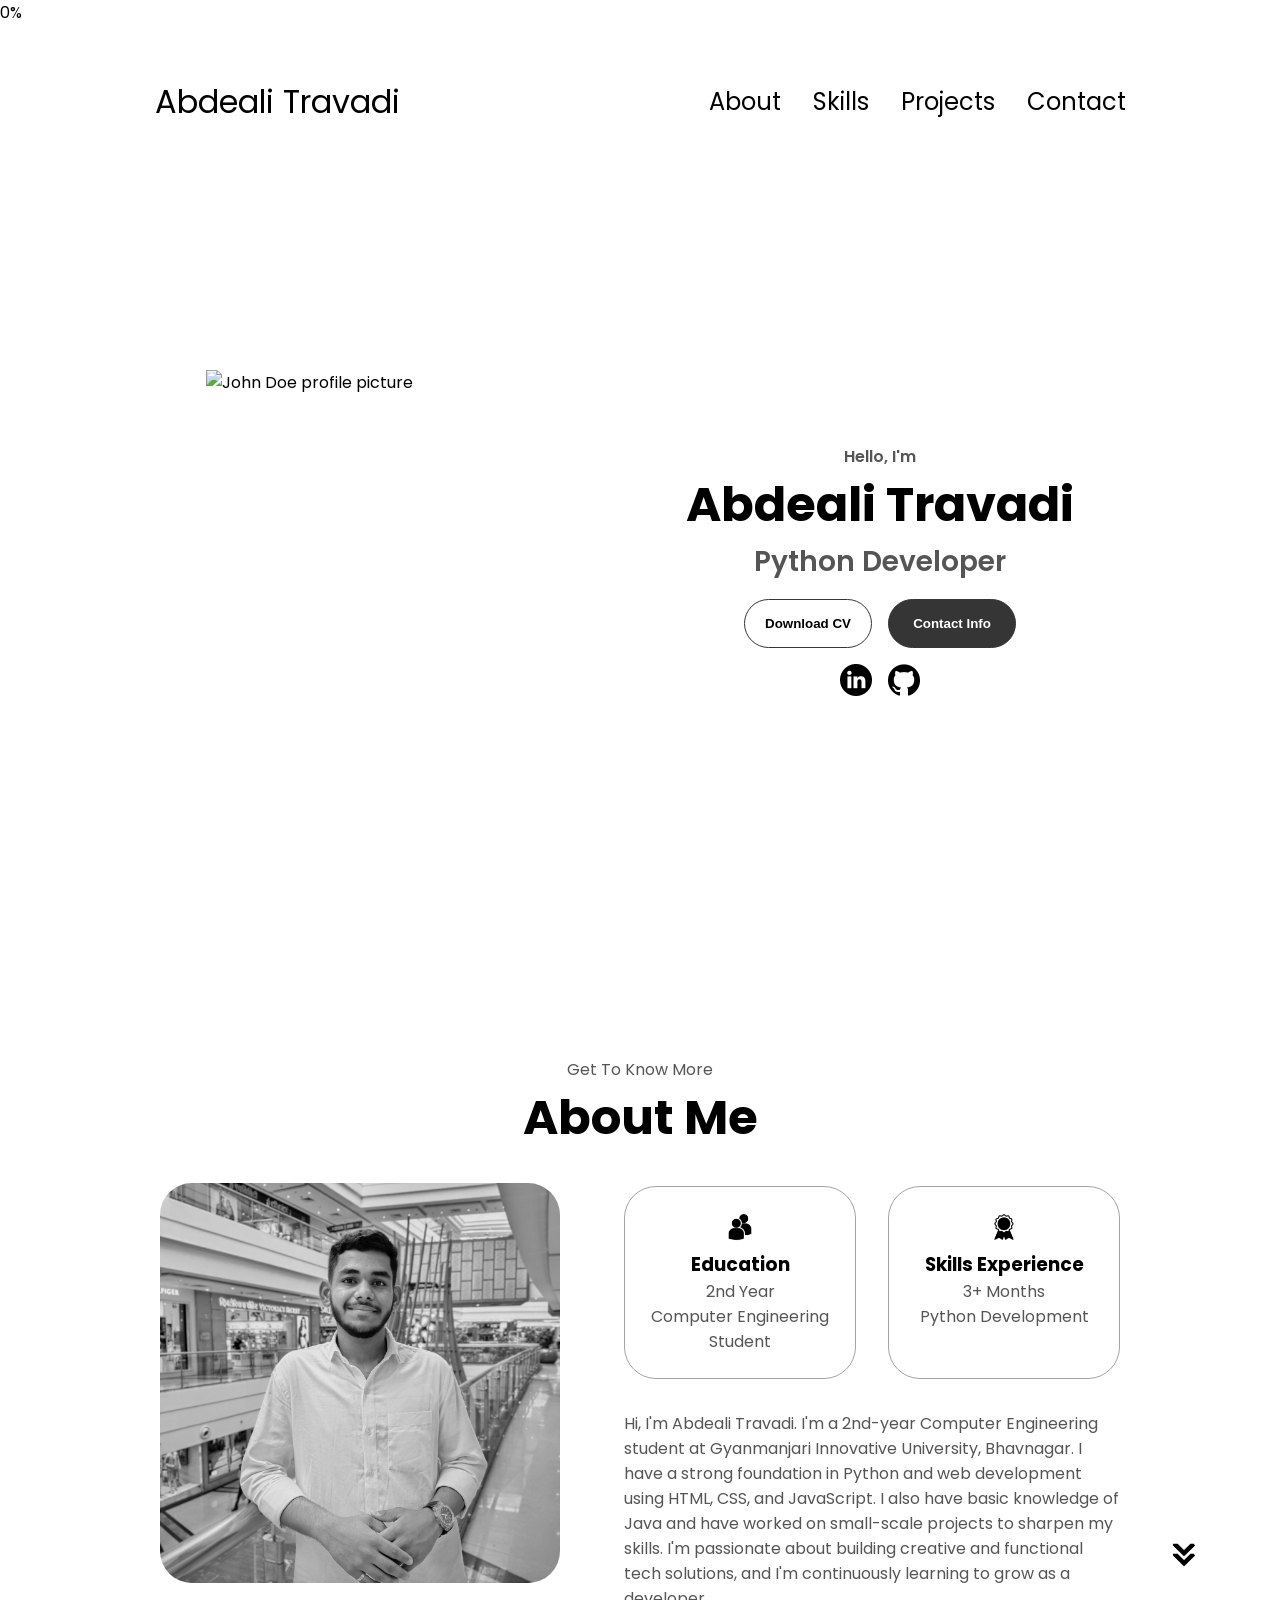
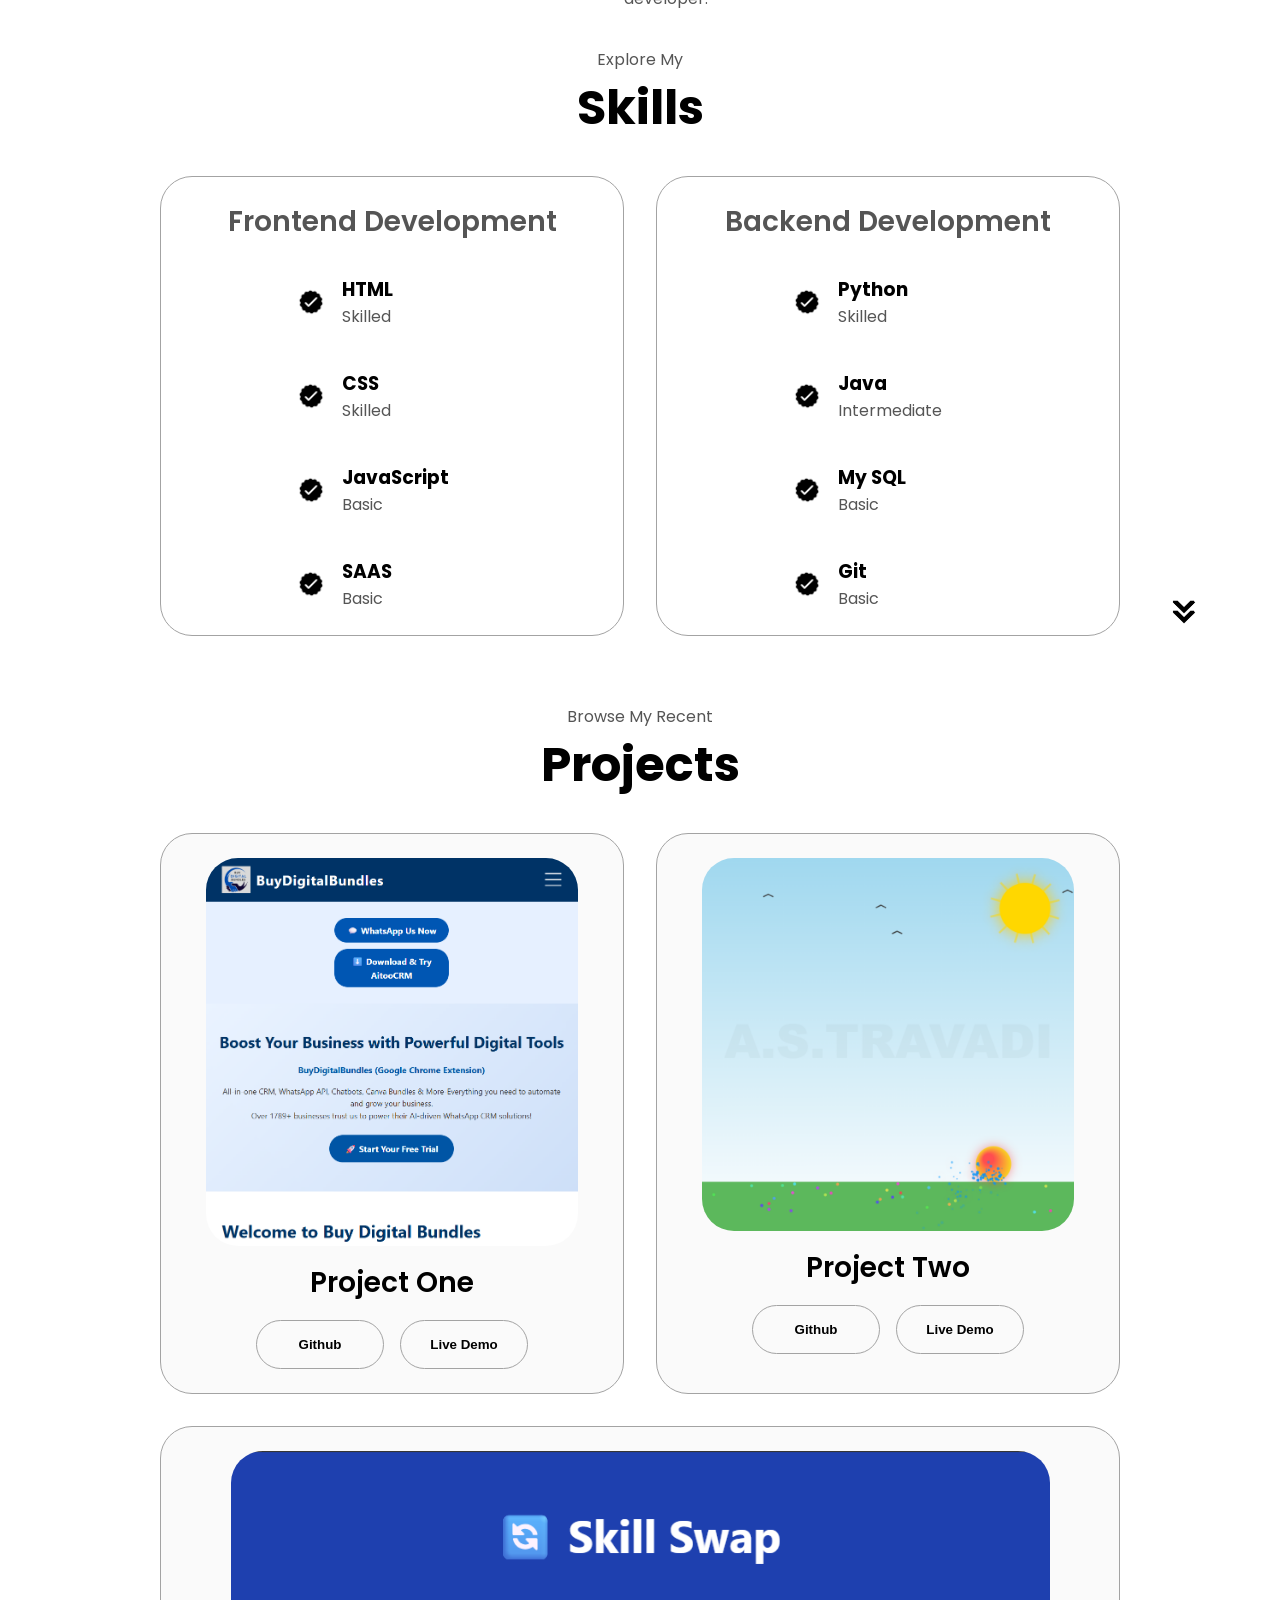
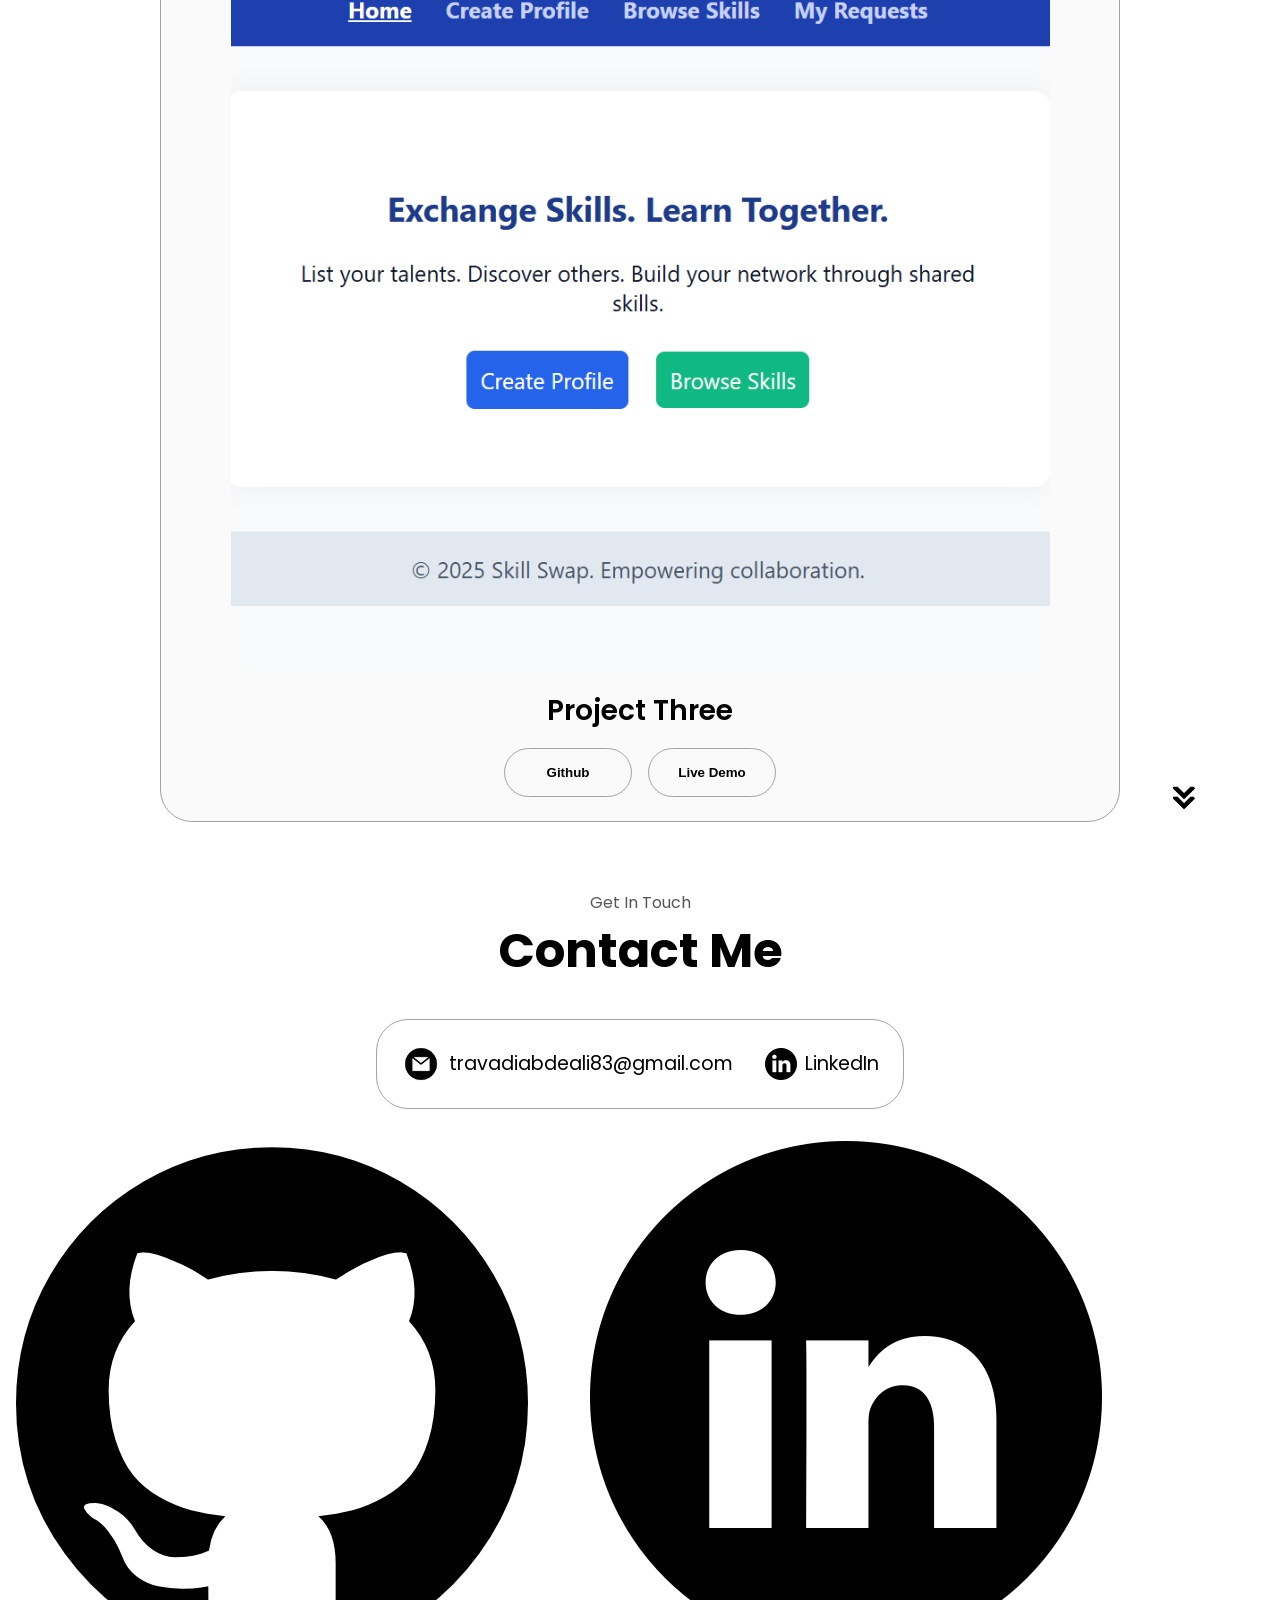
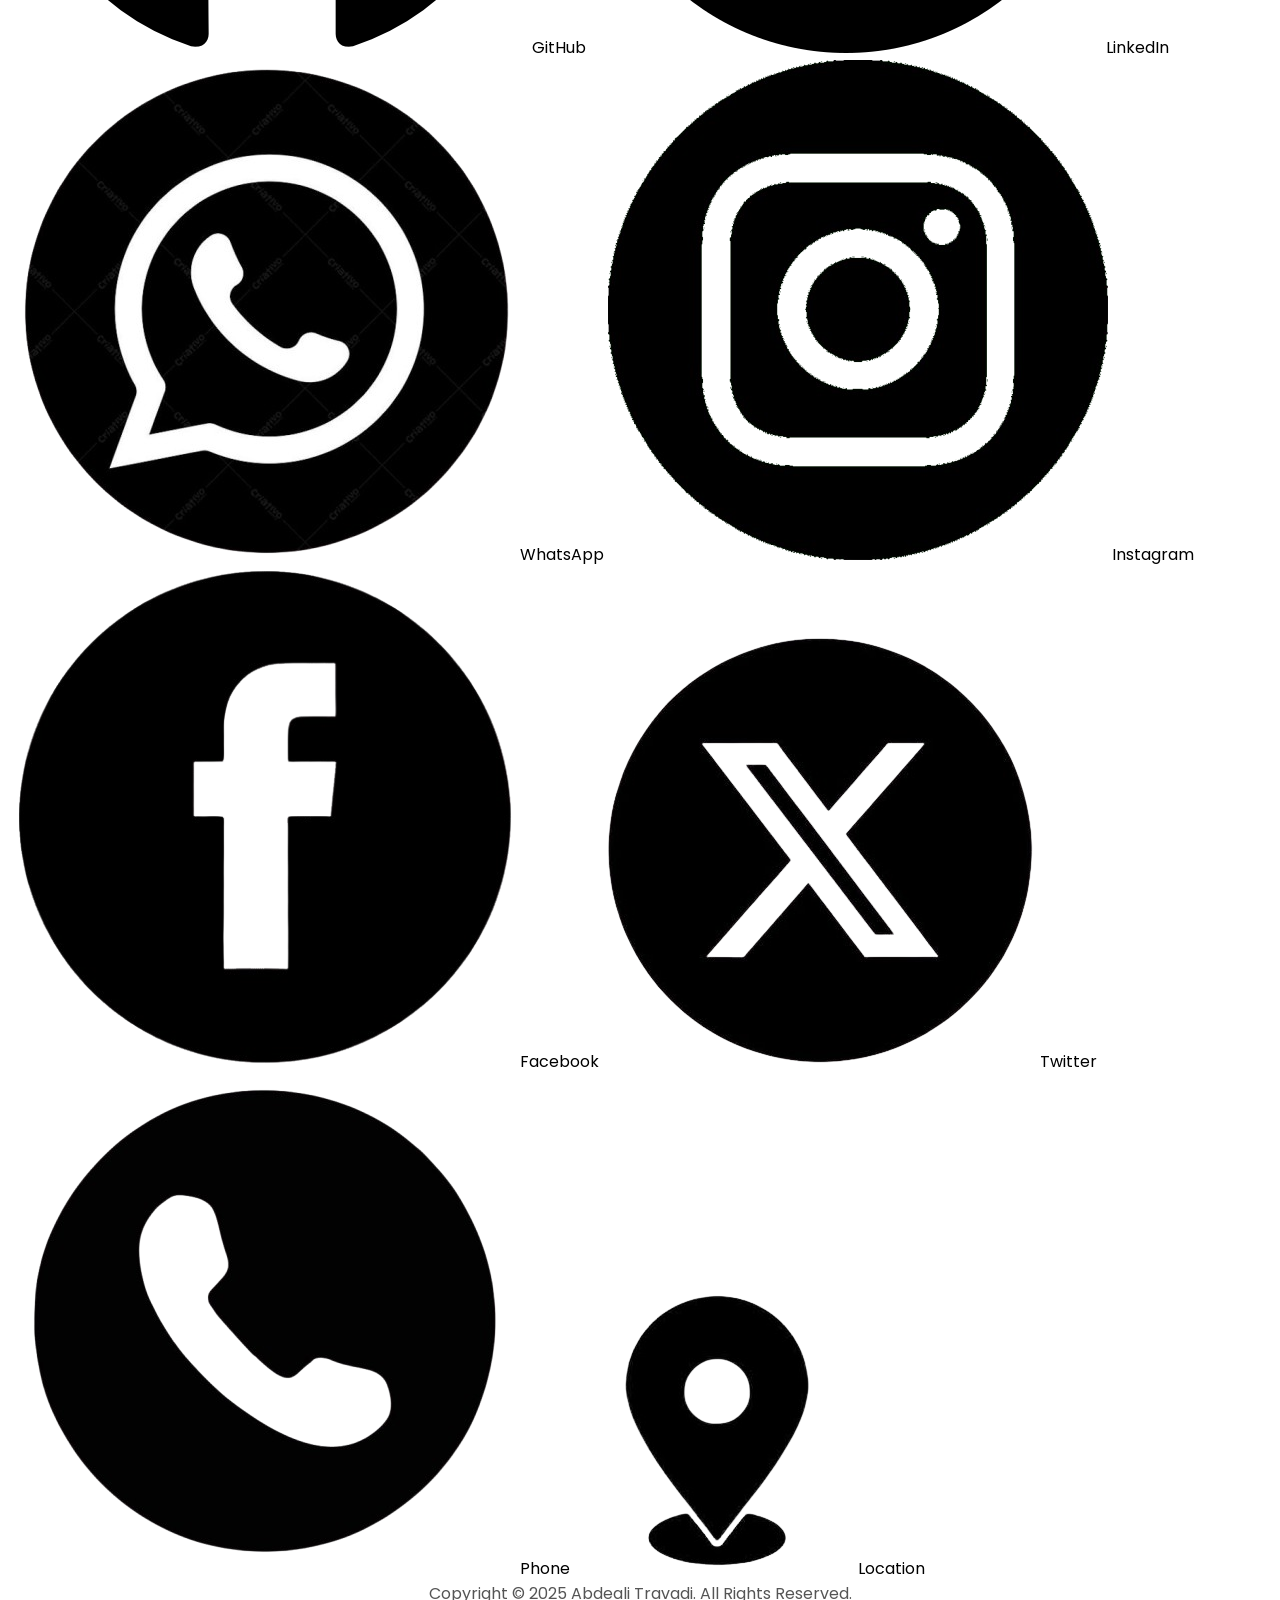
==== commit 26ed7104: "index.html" ====
--- a/index.html
+++ b/index.html
@@ -9,6 +9,13 @@
     <link rel="stylesheet" href="mediaqueries.css" />
   </head>
   <body>
+    <!-- Preloader -->
+    <div id="preloader">
+      <div class="loader">
+        <div class="wave"></div>
+        <div class="percentage">0%</div>
+      </div>
+    </div>
     <nav id="desktop-nav">
       <div class="logo">Abdeali Travadi</div>
       <div>
@@ -105,8 +112,13 @@
           </div>
           <div class="text-container">
             <p>
-              Hi, I'm Abdeali Travadi.
-I'm a 2nd-year Computer Engineering student at Gyanmanjari Innovative University, Bhavnagar. I have a strong foundation in Python and web development using HTML, CSS, and JavaScript. I also have basic knowledge of Java and have worked on small-scale projects to sharpen my skills. I'm passionate about building creative and functional tech solutions, and I'm continuously learning to grow as a developer.
+              Hi, I'm Abdeali Travadi. I'm a 2nd-year Computer Engineering
+              student at Gyanmanjari Innovative University, Bhavnagar. I have a
+              strong foundation in Python and web development using HTML, CSS,
+              and JavaScript. I also have basic knowledge of Java and have
+              worked on small-scale projects to sharpen my skills. I'm
+              passionate about building creative and functional tech solutions,
+              and I'm continuously learning to grow as a developer.
             </p>
           </div>
         </div>
@@ -319,6 +331,8 @@
     <section id="contact">
       <p class="section__text__p1">Get In Touch</p>
       <h1 class="title">Contact Me</h1>
+
+      <!-- Email + LinkedIn boxes (unchanged design) -->
       <div class="contact-info-upper-container">
         <div class="contact-info-container">
           <img
@@ -326,7 +340,11 @@
             alt="Email icon"
             class="icon contact-icon email-icon"
           />
-          <p><a href="mailto:travadiabdeali83@gmail.com">travadiabdeali83@gmail.com</a></p>
+          <p>
+            <a href="mailto:travadiabdeali83@gmail.com">
+              travadiabdeali83@gmail.com
+            </a>
+          </p>
         </div>
         <div class="contact-info-container">
           <img
@@ -334,21 +352,49 @@
             alt="LinkedIn icon"
             class="icon contact-icon"
           />
-          <p><a href="https://www.linkedin.com/in/abdeali-travadi">LinkedIn</a></p>
+          <p>
+            <a href="https://www.linkedin.com/in/abdeali-travadi">LinkedIn</a>
+          </p>
         </div>
       </div>
     </section>
+
     <footer>
-      <nav>
-        <div class="nav-links-container">
-          <ul class="nav-links">
-            <li><a href="#about">About</a></li>
-            <li><a href="#skills">Skills</a></li>
-            <li><a href="#projects">Projects</a></li>
-            <li><a href="#contact">Contact</a></li>
-          </ul>
-        </div>
-      </nav>
+      <div class="footer-icons">
+        <a href="https://github.com/travadiabdeali53" target="_blank">
+          <img src="./assets/github.png" alt="GitHub" />
+          <span>GitHub</span>
+        </a>
+        <a href="https://www.linkedin.com/in/abdeali-travadi" target="_blank">
+          <img src="./assets/linkedin.png" alt="LinkedIn" />
+          <span>LinkedIn</span>
+        </a>
+        <a href="https://wa.me/9727594553" target="_blank">
+          <img src="./assets/whatsapp.png" alt="WhatsApp" />
+          <span>WhatsApp</span>
+        </a>
+        <a href="https://www.instagram.com/travadiabdeali53" target="_blank">
+          <img src="./assets/instagram.png" alt="Instagram" />
+          <span>Instagram</span>
+        </a>
+        <a href="https://facebook.com" target="_blank">
+          <img src="./assets/facebook.png" alt="Facebook" />
+          <span>Facebook</span>
+        </a>
+        <a href="https://x.com/Abdeali_t_53/" target="_blank">
+          <img src="./assets/twitter.png" alt="Twitter X" />
+          <span>Twitter</span>
+        </a>
+        <a href="tel:+919727594553">
+          <img src="./assets/phone.png" alt="Phone" />
+          <span>Phone</span>
+        </a>
+        <a href="https://maps.app.goo.gl/Qxu8ZJh5UZ7L9mSw7" target="_blank">
+          <img src="./assets/location.png" alt="Location" />
+          <span>Location</span>
+        </a>
+      </div>
+
       <p>Copyright &#169; 2025 Abdeali Travadi. All Rights Reserved.</p>
     </footer>
     <script src="script.js"></script>
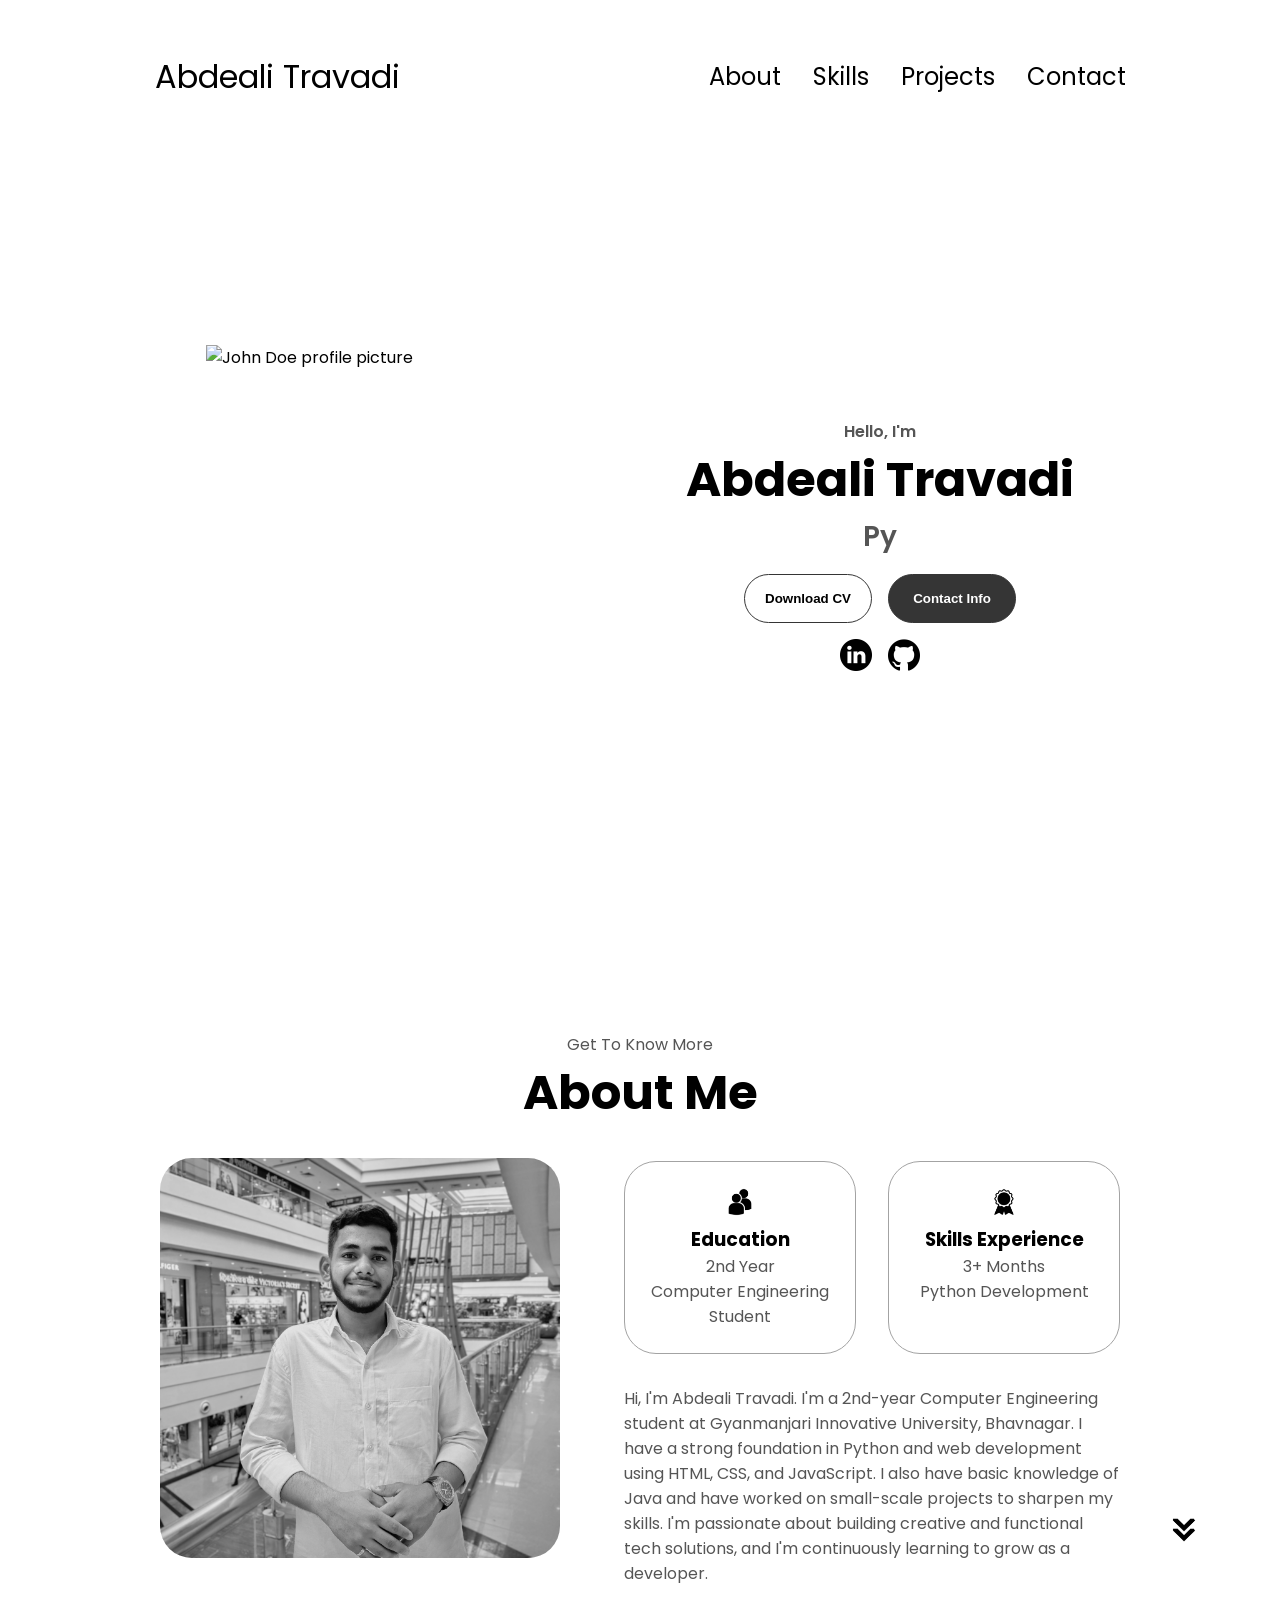
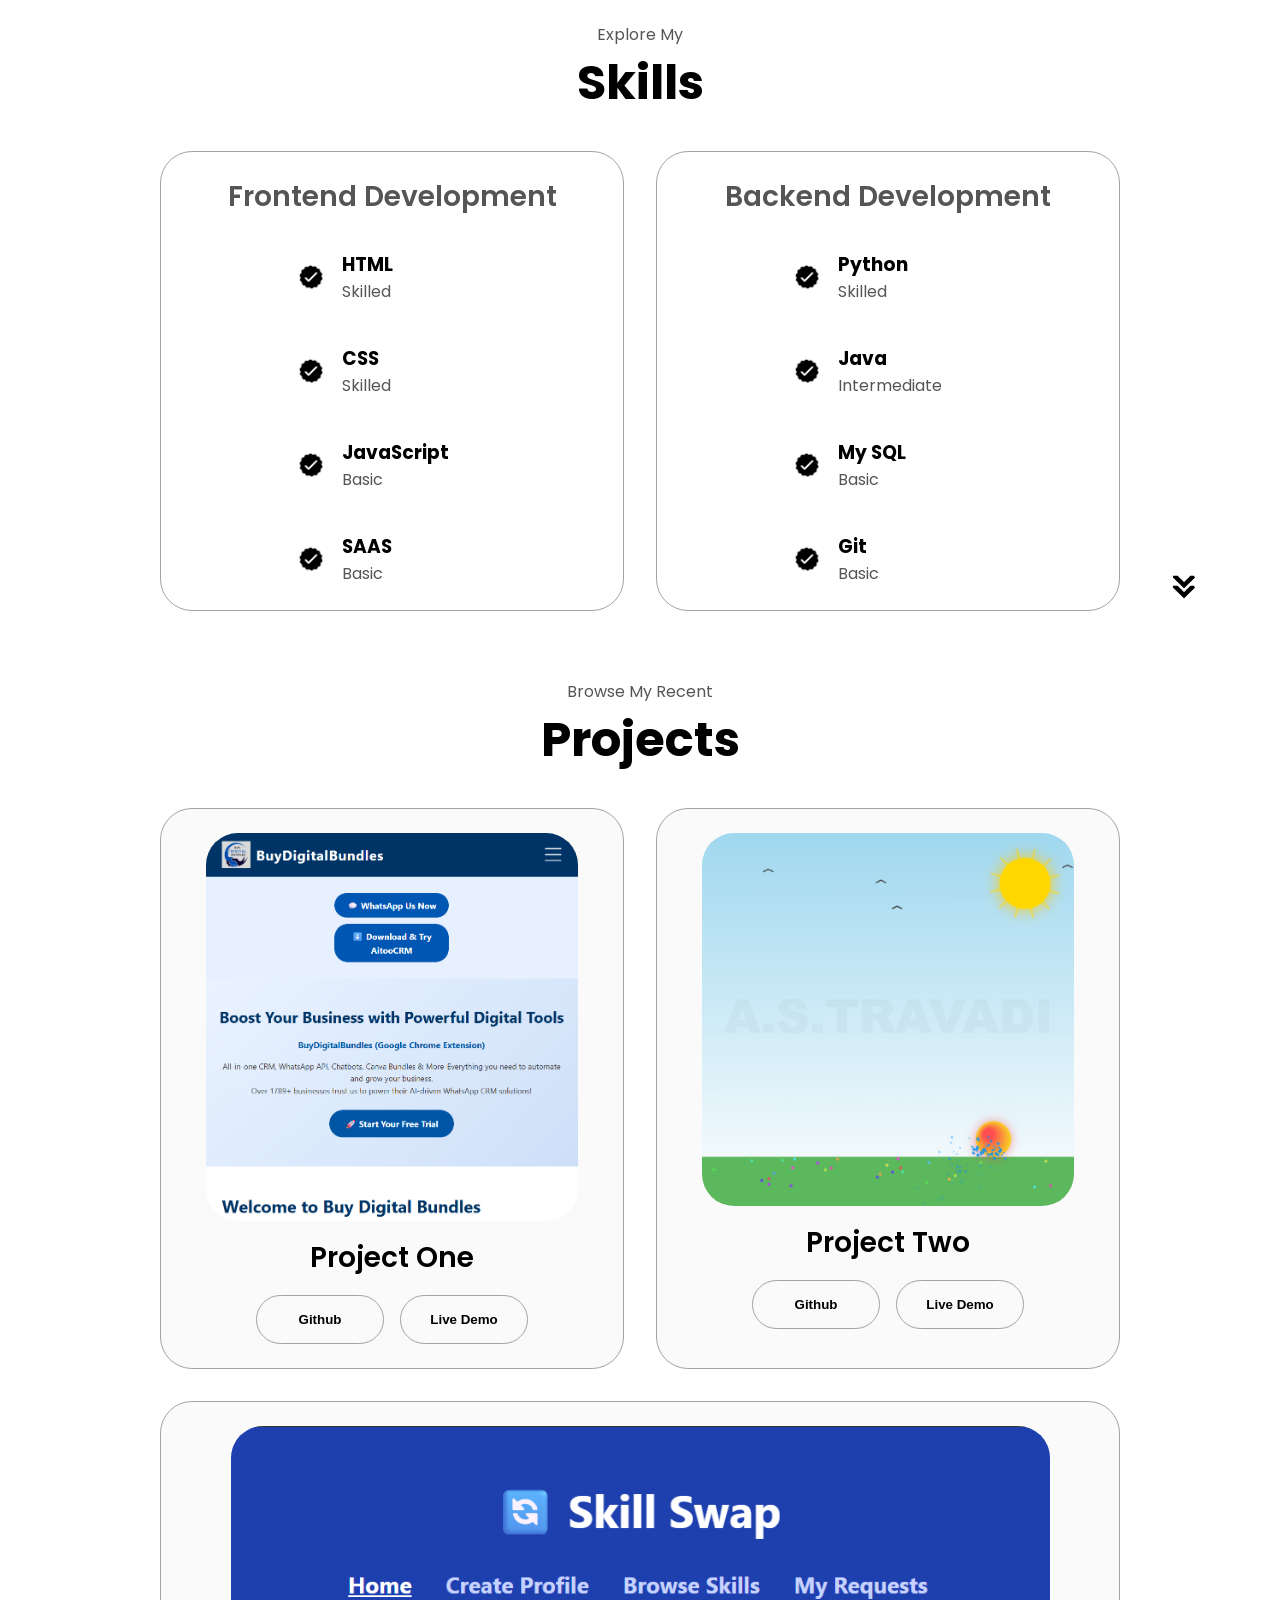
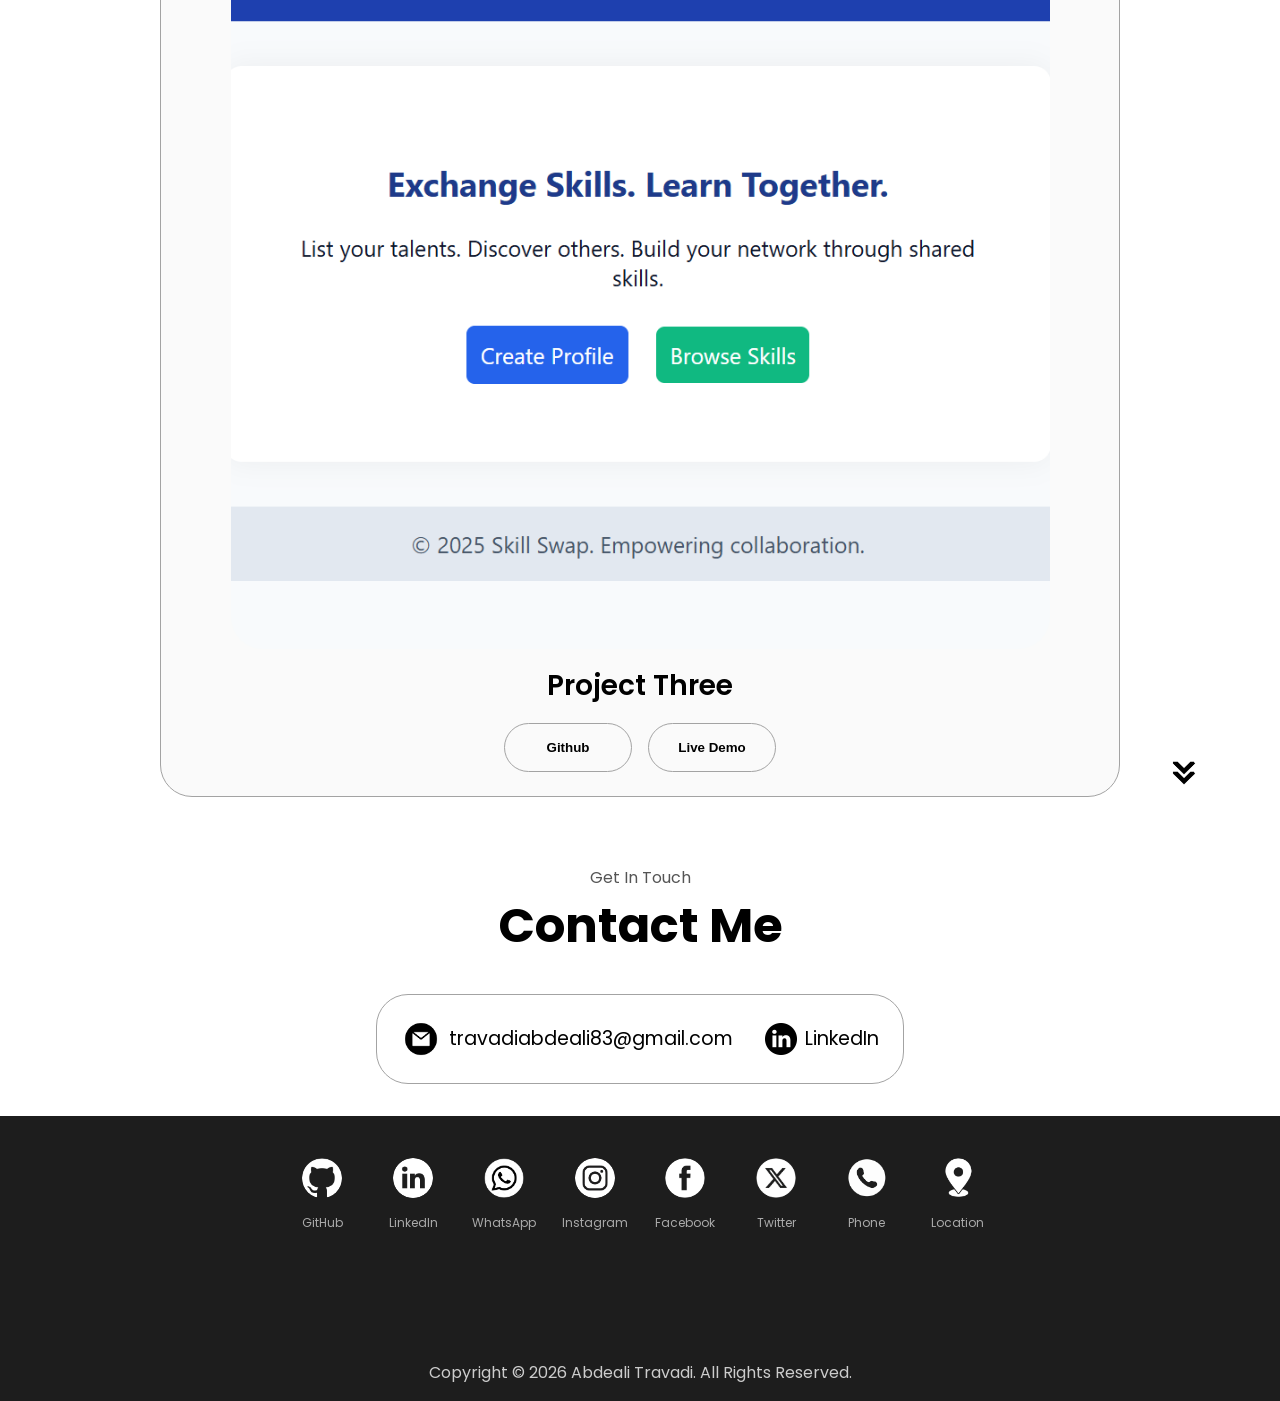
==== commit 82f46a1a: "Update copyright year to 2026" ====
--- a/index.html
+++ b/index.html
@@ -395,7 +395,7 @@
         </a>
       </div>
 
-      <p>Copyright &#169; 2025 Abdeali Travadi. All Rights Reserved.</p>
+      <p>Copyright &#169; 2026 Abdeali Travadi. All Rights Reserved.</p>
     </footer>
     <script src="script.js"></script>
   </body>
--- a/style.css
+++ b/style.css
@@ -132,7 +132,6 @@
   opacity: 0;
 }
 
-
 .menu-links a {
   display: block;
   padding: 10px;
@@ -220,7 +219,6 @@
   margin: auto 0;
   position: relative;
   z-index: 1;
-
 }
 
 .section__text {
@@ -390,16 +388,16 @@
 }
 
 article {
-    display: flex;
-    align-items: center;
-    gap: 1rem;
-    width: 12rem;
-    justify-content: flex-start;
+  display: flex;
+  align-items: center;
+  gap: 1rem;
+  width: 12rem;
+  justify-content: flex-start;
 }
 
 article .icon {
-    width: 30px; /* Ensure same size for all icons */
-    height: 30px;
+  width: 30px; /* Ensure same size for all icons */
+  height: 30px;
 }
 
 /* PROJECTS SECTION */
@@ -469,13 +467,125 @@
   height: 2.5rem;
 }
 
-/* FOOTER SECTION */
-
+/* PRELOADER */
+#preloader {
+  position: fixed;
+  top: 0;
+  left: 0;
+  width: 100%;
+  height: 100%;
+  background: white; /* Dark navy to match portfolio */
+  display: flex;
+  justify-content: center;
+  align-items: center;
+  z-index: 2000;
+}
+
+.loader {
+  position: relative;
+  width: 200px;
+  height: 200px;
+  border-radius: 50%;
+  overflow: hidden;
+  background: #3f4249; /* deep blue */
+  display: flex;
+  justify-content: center;
+  align-items: center;
+  color: white;
+  font-size: 2rem;
+  font-weight: bold;
+}
+
+.loader .wave {
+  position: absolute;
+  bottom: 0;
+  width: 200%;
+  height: 200%;
+  background: #121418; /* sky blue water */
+  border-radius: 35%;
+  animation: wave-animation 4s infinite linear;
+  transform: translateX(-25%);
+}
+
+@keyframes wave-animation {
+  0% {
+    transform: translateX(0%) translateY(0%);
+  }
+  50% {
+    transform: translateX(100%) translateY(0%);
+  }
+  100% {
+    transform: translateX(0%) translateY(0%);
+  }
+}
+
+.percentage {
+  position: absolute;
+  z-index: 10;
+}
+
+/* CONTACT SECTION stays as-is */
+
+/* FOOTER */
 footer {
-  height: 26vh;
-  margin: 0 1rem;
-}
-
+  background: #1d1d1d;
+  padding-top: 2rem;
+  padding-bottom: 1rem;
+  text-align: center;
+  color: #fff;
+}
+
+.footer-icons {
+  display: flex;
+  justify-content: center;
+  gap: 1.3rem;
+  flex-wrap: wrap;
+  margin-bottom: 1rem;
+}
+
+/* Link container (icon + text) stacked vertically */
+.footer-icons a {
+  display: flex;
+  flex-direction: column;
+  align-items: center;
+  text-decoration: none;
+  width: 70px; 
+}
+
+/* Icon styles */
+.footer-icons img {
+  width: 40px;
+  height: 40px;
+  padding: 10px;
+  border-radius: 50%;
+  object-fit: contain;
+  filter: invert(1);            /* white icons */
+  transition: background-color 0.3s ease, transform 0.3s ease;
+  margin-bottom: 6px;
+}
+
+/* Hover effect only on icon */
+.footer-icons a:hover img {
+  background-color: #67696b; 
+  transform: translateY(-3px);
+}
+
+/* Text under icon (default gray) */
+.footer-icons a span {
+  font-size: 0.75rem;
+  color: #aaa;                  /* gray color text */
+  text-align: center;
+  transition: color 0.3s ease;
+}
+
+/* Hover effect only on text */
+.footer-icons a:hover span {
+  color: #1e90ff;               /* blue text on hover */
+}
+
+/* Footer copyright text */
 footer p {
-  text-align: center;
-}
+  margin-top: 8rem;
+  font-size: 1rem;
+  color: #ccc;
+}
--- a/mediaqueries.css
+++ b/mediaqueries.css
@@ -63,7 +63,7 @@
   }
   footer nav {
     height: fit-content;
-    margin-bottom: 2rem;
+    margin-bottom: 1rem;
   }
   .about-containers,
   .contact-info-upper-container,
@@ -103,3 +103,55 @@
     text-align: justify;
   }
 }
+
+/* RESPONSIVE FOOTER STYLES */
+/* ---------------------- */
+@media (max-width: 768px) {
+  .footer-icons {
+    gap: 1rem;
+  }
+
+  .footer-icons a {
+    width: 70px; /* slightly smaller */
+  }
+
+  .footer-icons img {
+    width: 35px;
+    height: 35px;
+    padding: 8px;
+    margin-bottom: 4px;
+  }
+
+  .footer-icons a span {
+    font-size: 0.7rem;
+  }
+
+  footer p {
+    font-size: 0.85rem;
+  }
+}
+
+@media (max-width: 480px) {
+  .footer-icons {
+    gap: 0.9rem;
+  }
+
+  .footer-icons a {
+    width: 60px; /* even smaller */
+  }
+
+  .footer-icons img {
+    width: 28px;
+    height: 28px;
+    padding: 6px;
+    margin-bottom: 3px;
+  }
+
+  .footer-icons a span {
+    font-size: 0.65rem;
+  }
+
+  footer p {
+    font-size: 0.8rem;
+  }
+}
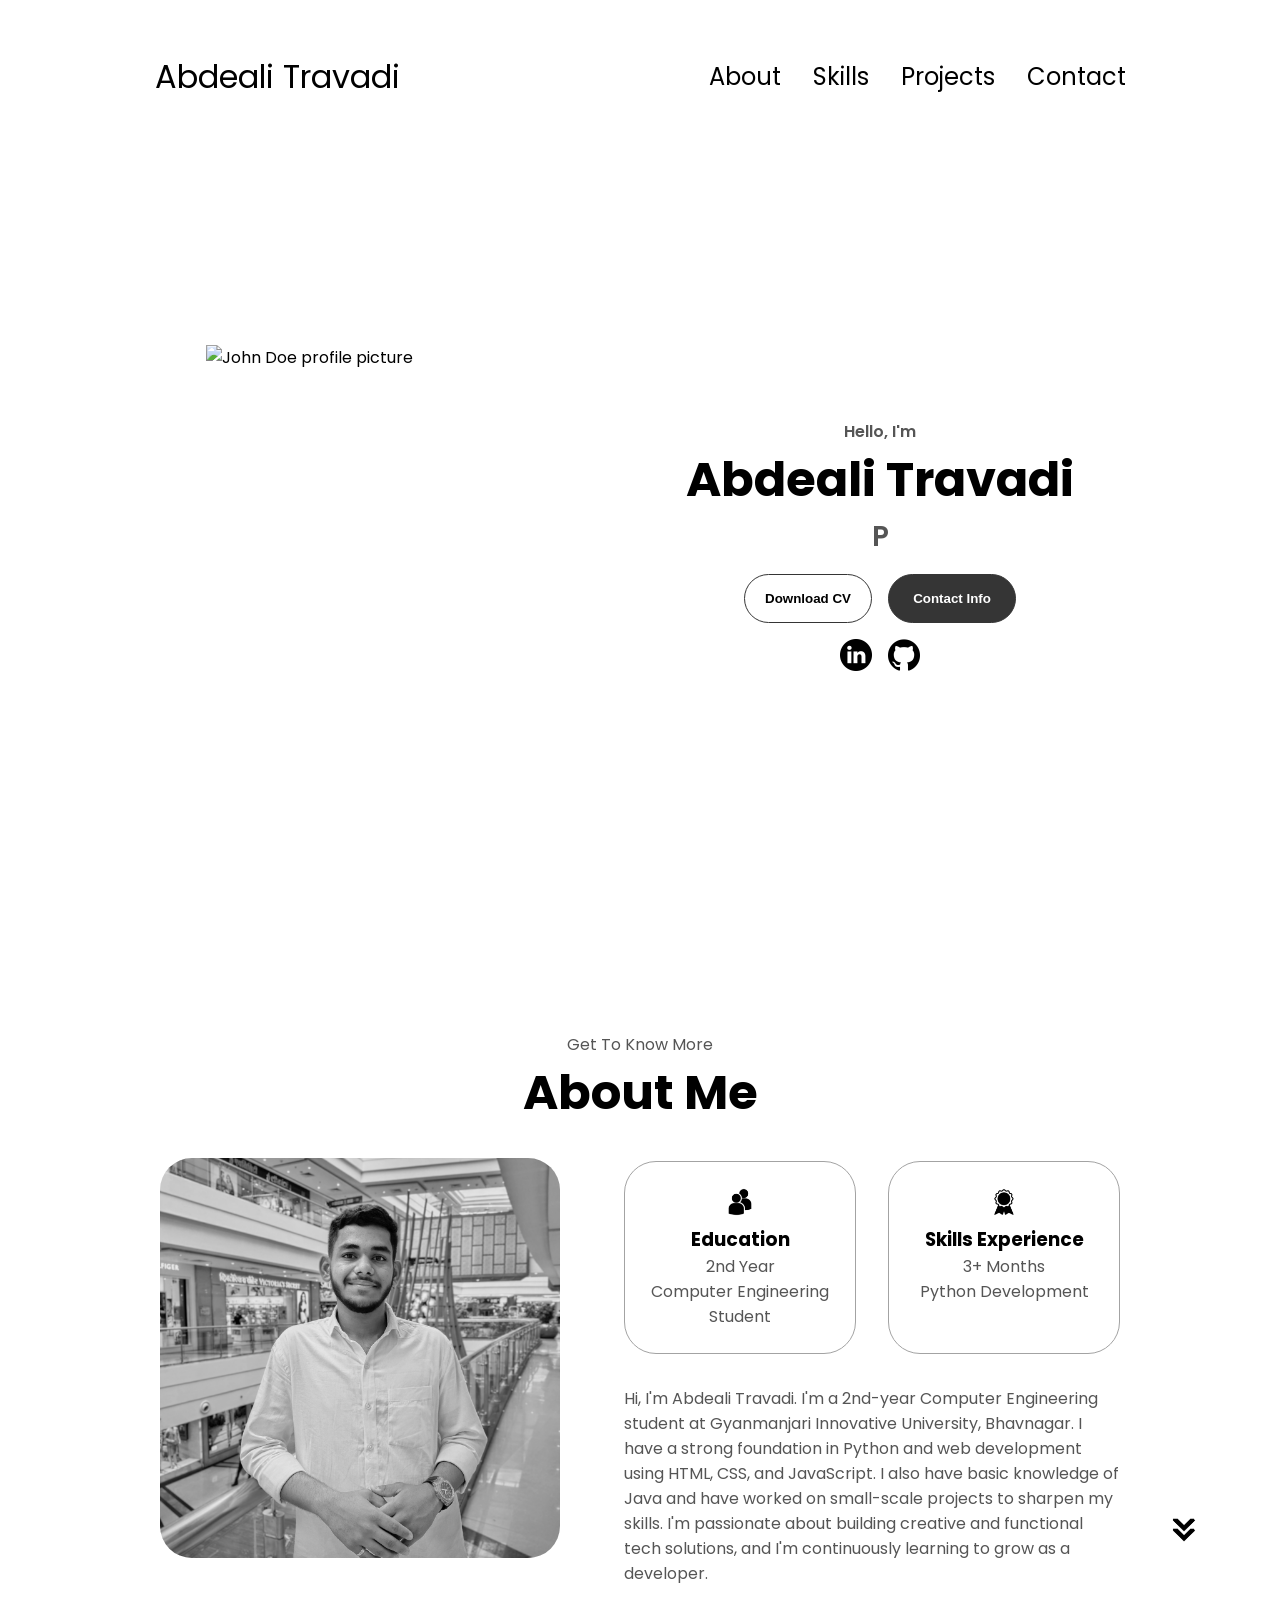
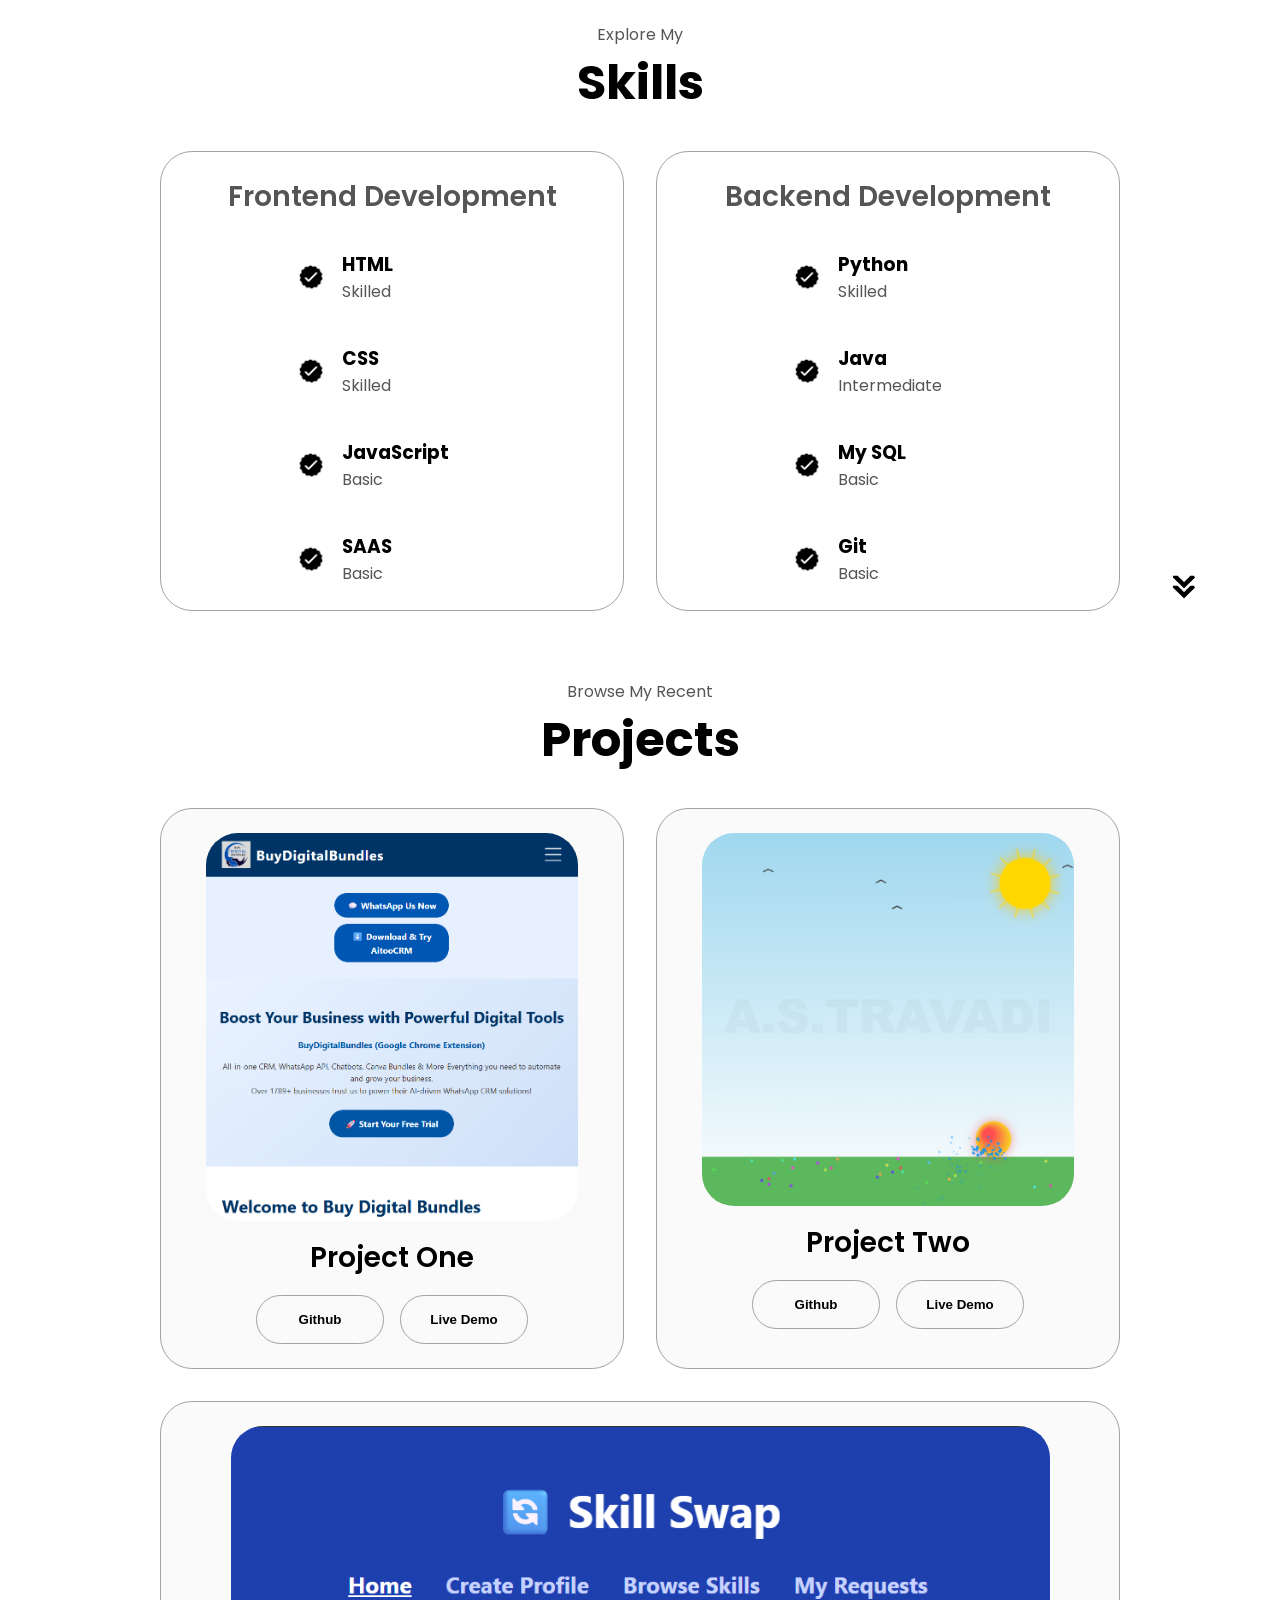
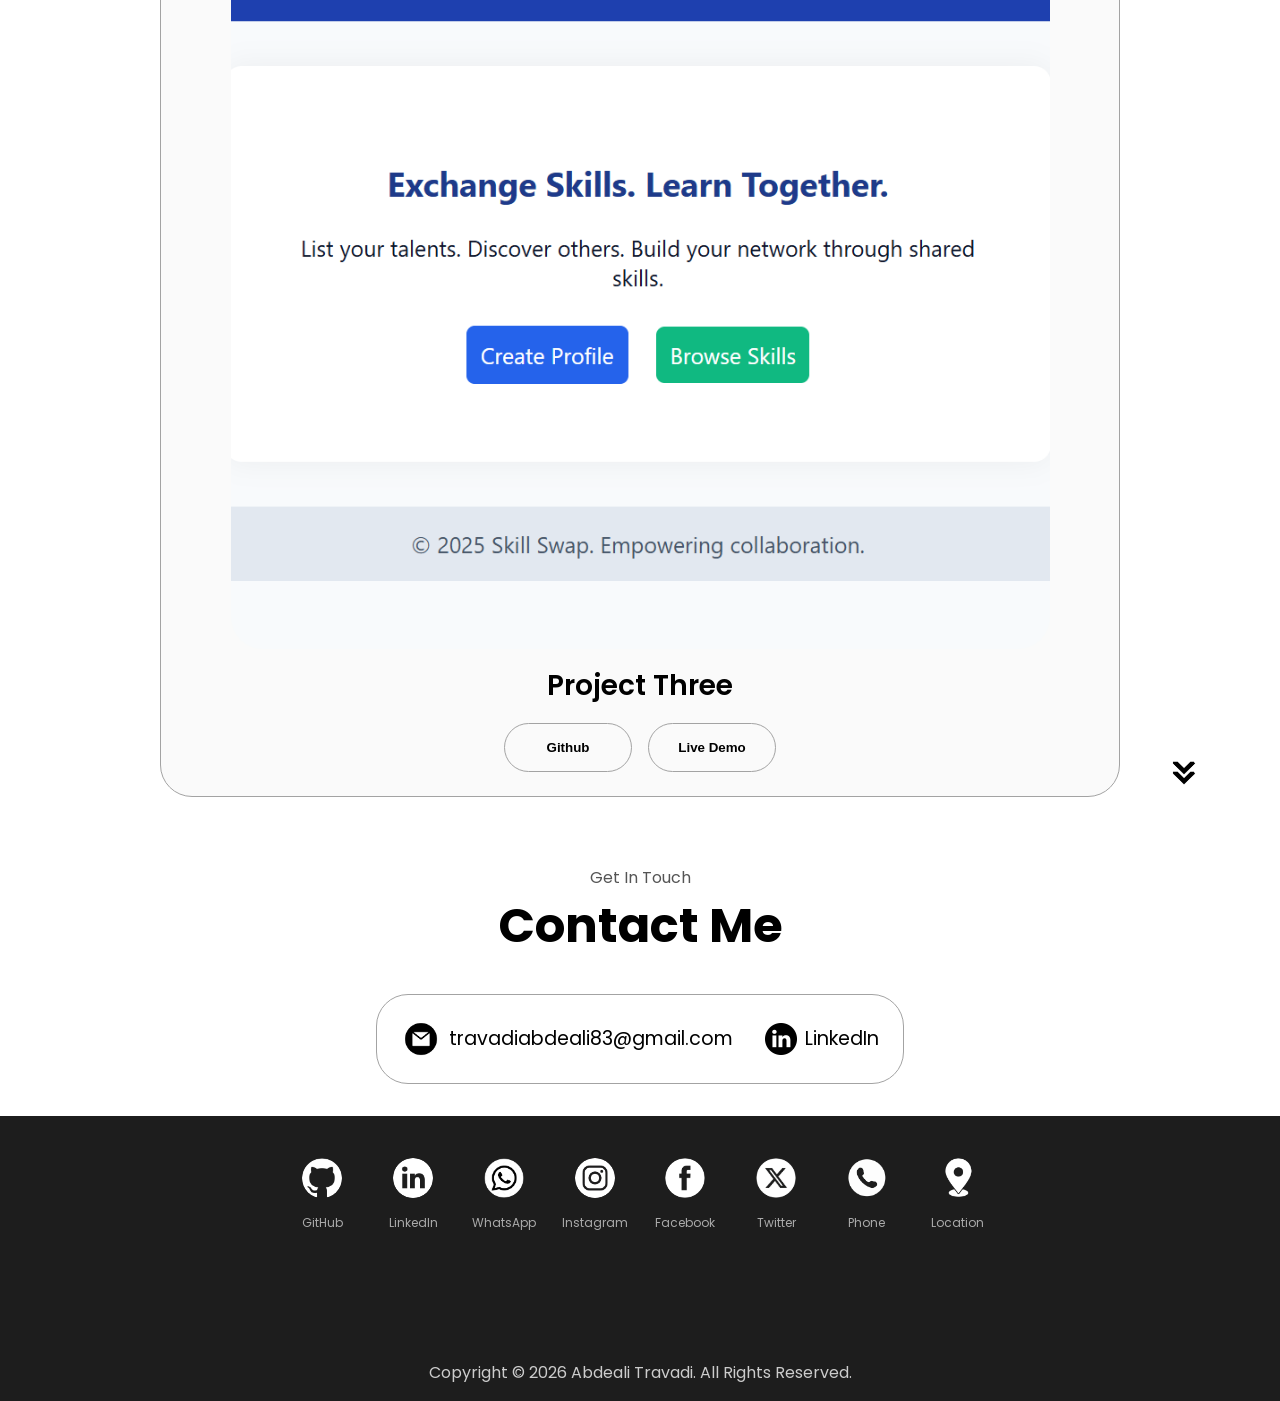
==== commit 8b4d48a4: "Remove Google site verification meta tag" ====
(no text change in the page or its own stylesheets)
